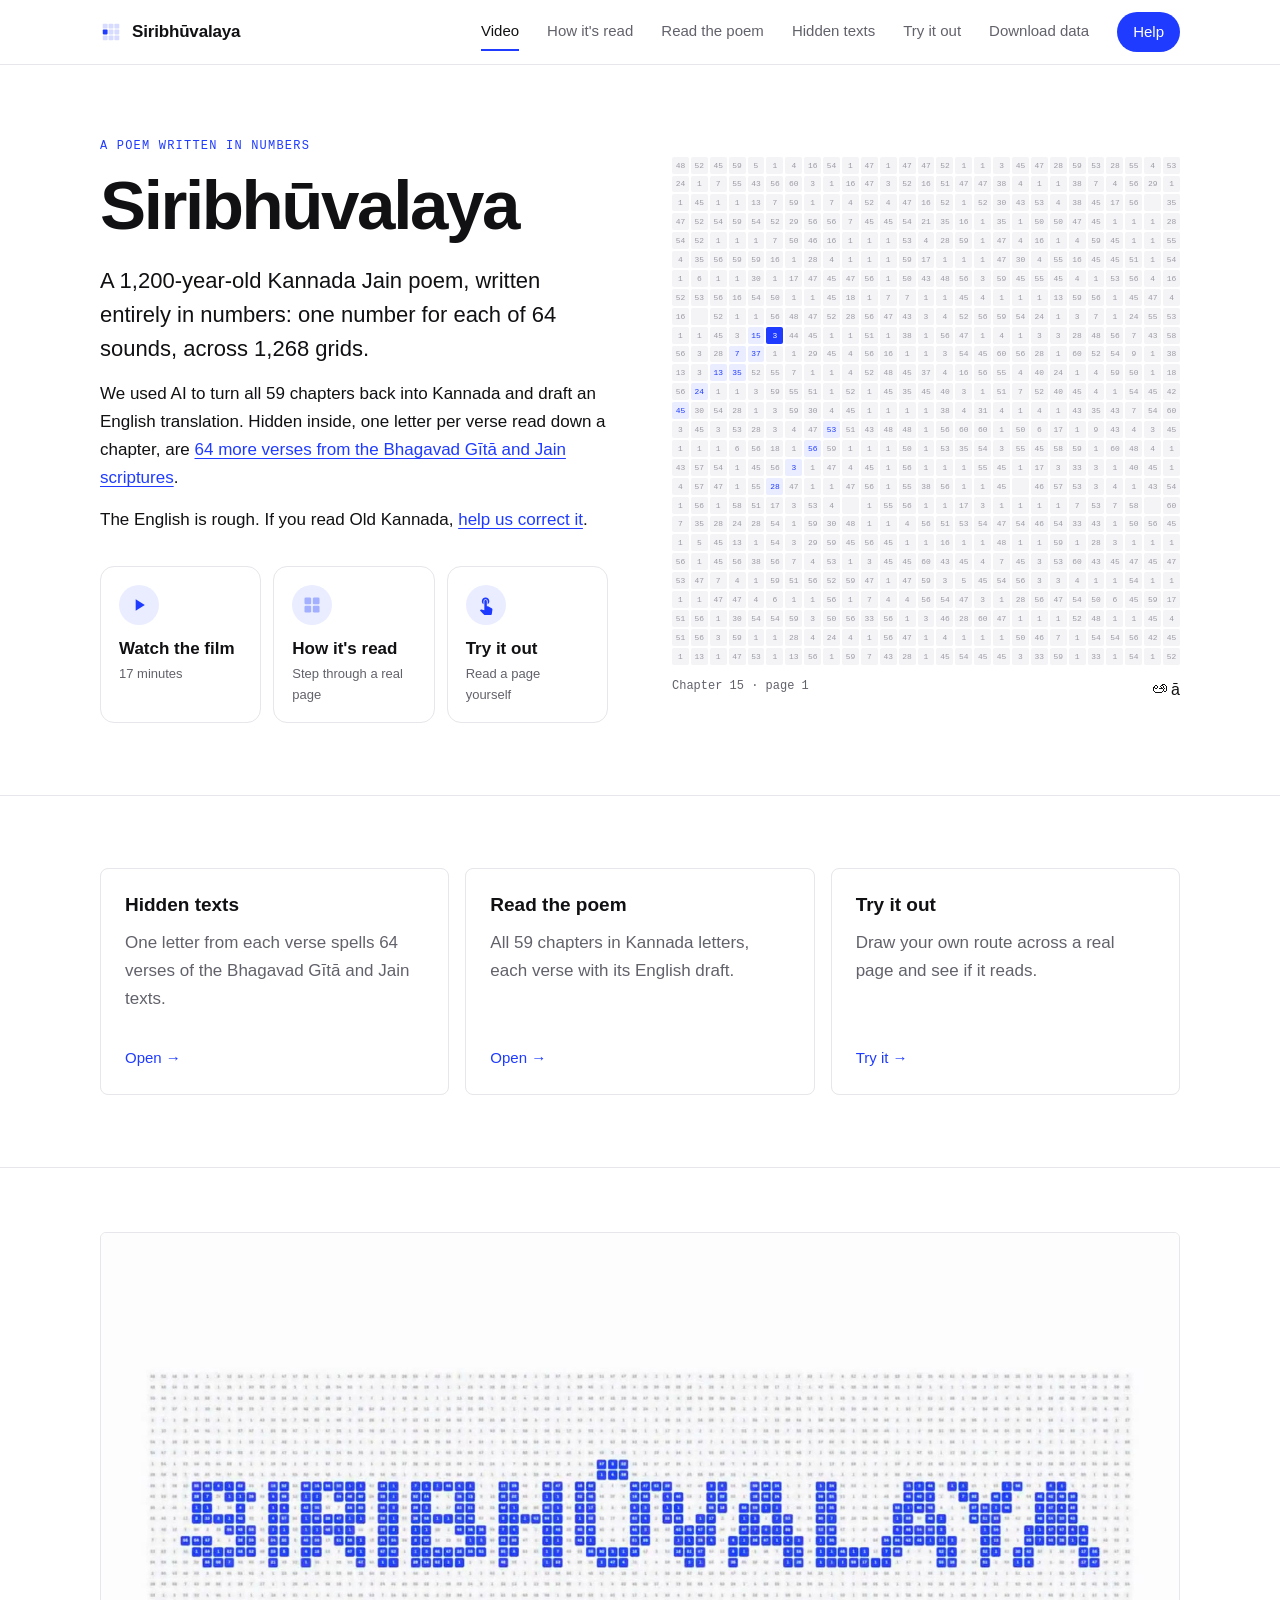
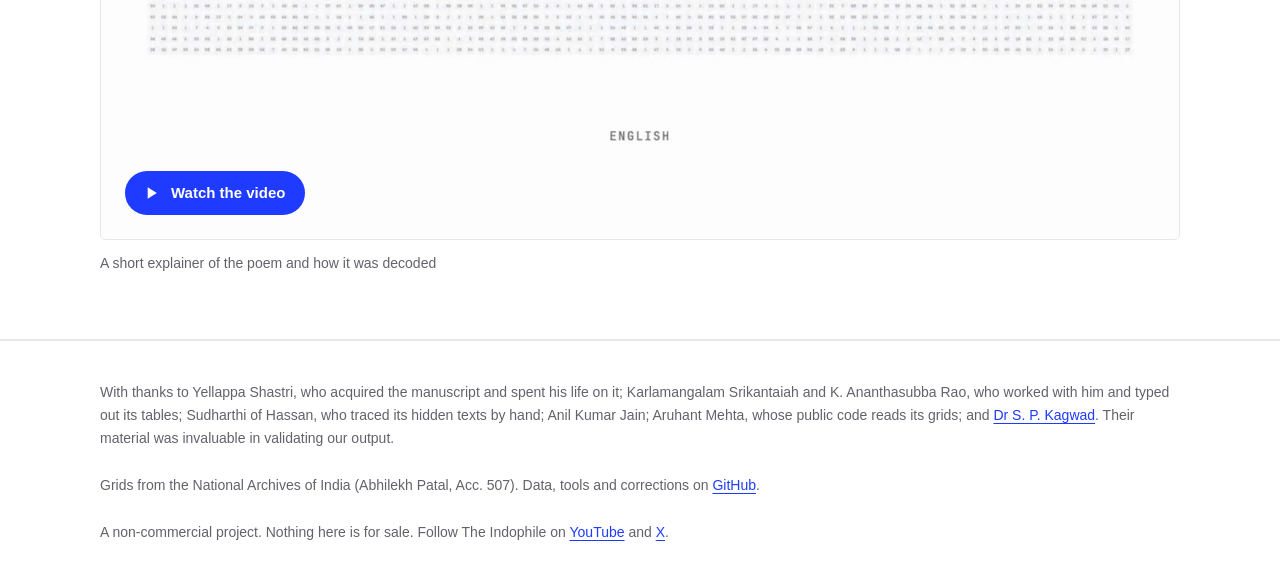
==== site/index.html @ 8b3a2182 "Home: play icon pulses with ring; Try it out uses an animated tapping finger Co-Authored-By: Claude " ====
<!doctype html>
<html lang="en">
<head>
<meta charset="utf-8"><meta http-equiv="Content-Security-Policy" content="default-src 'self'; script-src 'self' 'unsafe-inline' https://gc.zgo.at; style-src 'self' 'unsafe-inline' https://fonts.googleapis.com; font-src https://fonts.gstatic.com; img-src 'self' data: https://i.ytimg.com https://siribhoovalaya.goatcounter.com; media-src 'self'; frame-src https://www.youtube-nocookie.com; connect-src 'self' https://siribhoovalaya.goatcounter.com; object-src 'none'; base-uri 'self'; form-action 'none'"><meta name="referrer" content="strict-origin-when-cross-origin">
<!-- seo -->
<meta name="description" content="The Siribhūvalaya (Siribhoovalaya) by Ācārya Kumudendu: 20,000+ verses written in numbers 1–64 on 27×27 grids. All 59 chapters decoded into Kannada, hidden Bhagavad Gītā verses, the film, and free data.">
<link rel="canonical" href="https://siribhoovalaya.com/">
<meta property="og:type" content="website"><meta property="og:site_name" content="Siribhūvalaya">
<meta property="og:title" content="Siribhūvalaya (Siribhoovalaya, ಸಿರಿಭೂವಲಯ): the Jain poem written in numbers"><meta property="og:description" content="The Siribhūvalaya (Siribhoovalaya) by Ācārya Kumudendu: 20,000+ verses written in numbers 1–64 on 27×27 grids. All 59 chapters decoded into Kannada, hidden Bhagavad Gītā verses, the film, and free data.">
<meta property="og:url" content="https://siribhoovalaya.com/"><meta property="og:image" content="https://siribhoovalaya.com/poster.jpg">
<meta name="twitter:card" content="summary_large_image"><meta name="twitter:site" content="@the_indophile">
<meta name="twitter:title" content="Siribhūvalaya (Siribhoovalaya, ಸಿರಿಭೂವಲಯ): the Jain poem written in numbers"><meta name="twitter:description" content="The Siribhūvalaya (Siribhoovalaya) by Ācārya Kumudendu: 20,000+ verses written in numbers 1–64 on 27×27 grids. All 59 chapters decoded into Kannada, hidden Bhagavad Gītā verses, the film, and free data."><meta name="twitter:image" content="https://siribhoovalaya.com/poster.jpg">
<script type="application/ld+json">{"@context": "https://schema.org", "@graph": [{"@type": "WebSite", "name": "Siribhūvalaya", "alternateName": ["Siribhoovalaya", "Siribhuvalaya", "Siri Bhoovalaya", "ಸಿರಿಭೂವಲಯ"], "url": "https://siribhoovalaya.com/"}, {"@type": "CreativeWork", "name": "Siribhūvalaya", "alternateName": ["Siribhoovalaya", "Siribhuvalaya", "ಸಿರಿಭೂವಲಯ"], "author": {"@type": "Person", "name": "Ācārya Kumudendu"}, "inLanguage": ["kn", "sa", "pra"], "genre": "Jain poetry", "description": "The Siribhūvalaya (Siribhoovalaya) by Ācārya Kumudendu: 20,000+ verses written in numbers 1–64 on 27×27 grids. All 59 chapters decoded into Kannada, hidden Bhagavad Gītā verses, the film, and free data."}, {"@type": "VideoObject", "name": "Siribhūvalaya: Decoding a 9th-Century Jain Cipher with AI", "description": "The Siribhūvalaya (Siribhoovalaya) by Ācārya Kumudendu: 20,000+ verses written in numbers 1–64 on 27×27 grids. All 59 chapters decoded into Kannada, hidden Bhagavad Gītā verses, the film, and free data.", "thumbnailUrl": "https://siribhoovalaya.com/poster.jpg", "uploadDate": "2026-10-28", "duration": "PT16M58S", "embedUrl": "https://www.youtube.com/embed/5zayw_RwuP8", "contentUrl": "https://youtu.be/5zayw_RwuP8"}, {"@type": "Dataset", "name": "Siribhūvalaya number grids and decoded text", "description": "Every number grid of the Siribhūvalaya (1,268 pages), the decoded Kannada text of all 59 chapters with English drafts, and the hidden texts.", "url": "https://github.com/snrahulsn/siribhoovalaya", "license": "https://creativecommons.org/licenses/by/4.0/", "creator": {"@type": "Organization", "name": "The Indophile"}}]}</script>
<!-- /seo -->
<meta name="viewport" content="width=device-width,initial-scale=1,viewport-fit=cover">
<title>Siribhūvalaya (Siribhoovalaya, ಸಿರಿಭೂವಲಯ): the Jain poem written in numbers</title>
<link rel="icon" href="favicon.svg" type="image/svg+xml"><link rel="icon" href="favicon.ico" sizes="any"><link rel="apple-touch-icon" href="apple-touch-icon.png">
<link rel="stylesheet" href="https://fonts.googleapis.com/css2?family=Archivo:wght@400;500;600;700&family=IBM+Plex+Mono:wght@400;500&family=Noto+Sans+Kannada:wght@400;500;600&display=swap">
<link rel="stylesheet" href="style.css?v=6">
<style>
.hero{border-bottom:1px solid var(--line)}
.hero-in{display:grid;grid-template-columns:minmax(0,1fr) minmax(0,1fr);gap:64px;align-items:center;padding-block:72px}
.hero h1{font-size:clamp(44px,5.4vw,76px)}
.facts{display:grid;grid-template-columns:repeat(4,minmax(0,1fr));gap:16px;margin:40px 0 0;padding-top:24px;border-top:1px solid var(--line)}
.facts dt{font-family:var(--mono);font-size:26px;font-weight:500;line-height:1.1}
.facts dd{margin:4px 0 0;font-size:13px;color:var(--muted)}
.hero-grid{margin:0;display:grid;gap:12px}
.hg{display:grid;grid-template-columns:repeat(27,minmax(0,1fr));gap:2px;aspect-ratio:1}
.hg div{display:flex;align-items:center;justify-content:center;font-family:var(--mono);font-size:clamp(6px,.62vw,9px);background:var(--tile);color:var(--faint);border-radius:2px;transition:background .2s,color .2s}
.hg div.on{background:var(--accent-soft);color:var(--accent)}
.hg div.cur{background:var(--accent);color:var(--on-accent)}
.hero-grid figcaption{display:flex;justify-content:space-between;font-size:12px;color:var(--muted)}
.hero-grid figcaption .kn{font-size:16px;color:var(--fg)}
@media (max-width:960px){.hero-in{grid-template-columns:1fr;gap:40px;padding-block:48px}.facts{grid-template-columns:repeat(2,1fr)}}
.film{padding-block:64px;border-bottom:1px solid var(--line)}
.tl-head{display:flex;justify-content:space-between;align-items:end;margin-bottom:28px}
.strip{list-style:none;margin:0;padding:0 0 12px;display:grid;grid-auto-flow:column;grid-auto-columns:minmax(200px,1fr);gap:0;overflow-x:auto;border-top:2px solid var(--fg)}
.strip li{padding:18px 20px 0 0;font-size:14px;line-height:1.5;color:var(--muted);position:relative}
.strip li::before{content:"";position:absolute;top:-7px;left:0;width:12px;height:12px;border-radius:50%;background:var(--bg);border:2px solid var(--accent)}
.strip .yr{display:block;font-family:var(--mono);font-size:15px;color:var(--accent);margin-bottom:6px}
.strip b{color:var(--fg);font-weight:600}
.start .steps{list-style:none;margin:28px 0 0;padding:0;display:grid;grid-template-columns:repeat(4,minmax(0,1fr));gap:16px}
.steps a{display:flex;flex-direction:column;gap:8px;height:100%;padding:24px;border:1px solid var(--line);border-radius:10px;color:var(--fg);text-decoration:none;transition:border-color .15s,transform .15s}
.steps a:hover{border-color:var(--accent);transform:translateY(-2px)}
.steps .sn{width:36px;height:36px;border-radius:50%;background:var(--accent);color:var(--on-accent);display:flex;align-items:center;justify-content:center;font-family:var(--mono);font-weight:500}
.steps .st{font-size:19px;font-weight:600;margin-top:6px}
.steps .sd{font-size:14px;color:var(--muted);line-height:1.5}
.steps .sa{margin-top:auto;padding-top:10px;color:var(--accent);font-weight:500;font-size:15px}
@media (max-width:900px){.start .steps{grid-template-columns:1fr 1fr}}
@media (max-width:560px){.start .steps{grid-template-columns:1fr}}
.cta3{display:grid;grid-template-columns:repeat(3,minmax(0,1fr));gap:12px;margin-top:32px}
.cta{display:flex;flex-direction:column;align-items:flex-start;gap:14px;padding:18px 18px 16px;min-height:132px;border-radius:14px;background:var(--bg);color:var(--fg);border:1.5px solid var(--line);text-decoration:none;transition:transform .18s ease,box-shadow .18s ease}
.cta b{display:block;font-size:17px;font-weight:600;line-height:1.2}
.cta small{display:block;font-size:13px;color:var(--muted);margin-top:3px}
.cta .ic{flex:none;width:40px;height:40px;border-radius:50%;display:flex;align-items:center;justify-content:center;background:var(--accent-soft)}
.cta .ic svg{width:20px;height:20px;fill:var(--accent);overflow:visible}
.cta:hover{transform:translateY(-3px);border-color:var(--accent);box-shadow:0 12px 26px -14px var(--accent)}
.cta .grid4 rect{animation:ctaCell 2.4s ease-in-out infinite;opacity:.35}
.cta .grid4 rect:nth-child(2){animation-delay:.6s}.cta .grid4 rect:nth-child(3){animation-delay:1.2s}.cta .grid4 rect:nth-child(4){animation-delay:1.8s}
@keyframes ctaCell{0%,100%{opacity:.35}12%,30%{opacity:1}}
.cta .ic{position:relative}
.cta .play path,.cta .tap path{transform-box:fill-box;transform-origin:center}
.cta .play path{animation:ctaPlay 1.8s ease-in-out infinite}
.cta:nth-child(1) .ic::after,.cta:nth-child(3) .ic::after{content:"";position:absolute;inset:0;border-radius:50%;border:2px solid var(--accent);opacity:0;animation:ctaRing 1.8s ease-out infinite}
.cta:nth-child(3) .ic::after{animation-delay:.35s}
.cta .tap path{animation:ctaTap 1.8s ease-in-out infinite}
@keyframes ctaPlay{0%,100%{transform:scale(1)}40%{transform:scale(1.25)}}
@keyframes ctaRing{0%{transform:scale(.8);opacity:.6}80%,100%{transform:scale(1.5);opacity:0}}
@keyframes ctaTap{0%,100%{transform:translateY(0) scale(1)}20%{transform:translateY(-3px) scale(1)}35%{transform:translateY(1px) scale(.92)}50%{transform:translateY(0) scale(1)}}
@media (max-width:640px){.cta3{grid-template-columns:1fr}.cta{flex-direction:row;align-items:center;min-height:0}}
@media (prefers-reduced-motion:reduce){.cta,.cta .play path,.cta .tap path,.cta .ic::after,.cta .grid4 rect{animation:none;transition:none}.cta .grid4 rect{opacity:1}.cta:hover{transform:none}}
</style>
</head>
<body>
<main>
  <section class="hero"><div class="frame hero-in">
    <div class="hero-text">
      <p class="eyebrow">A poem written in numbers</p>
      <h1>Siribhūvalaya</h1>
      <p class="lede">A 1,200-year-old Kannada Jain poem, written entirely in numbers: one number for each of 64 sounds, across 1,268 grids.</p>
      <p>We used AI to turn all 59 chapters back into Kannada and draft an English translation. Hidden inside, one letter per verse read down a chapter, are <a href="texts.html">64 more verses from the Bhagavad Gītā and Jain scriptures</a>.</p>
      <p>The English is rough. If you read Old Kannada, <a href="help.html">help us correct it</a>.</p>
      <div class="cta3">
        <a class="cta" href="#film"><span class="ic" aria-hidden="true"><svg viewBox="0 0 24 24" class="play"><path d="M8 5v14l11-7z"/></svg></span><span><b>Watch the film</b><small>17 minutes</small></span></a>
        <a class="cta" href="read.html"><span class="ic" aria-hidden="true"><svg viewBox="0 0 24 24" class="grid4"><rect x="3" y="3" width="8" height="8" rx="1.5"/><rect x="13" y="3" width="8" height="8" rx="1.5"/><rect x="13" y="13" width="8" height="8" rx="1.5"/><rect x="3" y="13" width="8" height="8" rx="1.5"/></svg></span><span><b>How it's read</b><small>Step through a real page</small></span></a>
        <a class="cta" href="play.html"><span class="ic" aria-hidden="true"><svg viewBox="0 0 24 24" class="tap"><path d="M9 11.24V7.5C9 6.12 10.12 5 11.5 5S14 6.12 14 7.5v3.74c1.21-.81 2-2.18 2-3.74C16 5.01 13.99 3 11.5 3S7 5.01 7 7.5c0 1.56.79 2.93 2 3.74zm9.84 4.63l-4.54-2.26c-.17-.07-.35-.11-.54-.11H13v-6c0-.83-.67-1.5-1.5-1.5S10 6.67 10 7.5v10.74l-3.43-.72c-.08-.01-.15-.03-.24-.03-.31 0-.59.13-.79.33l-.79.8 4.94 4.94c.27.27.65.44 1.06.44h6.79c.75 0 1.33-.55 1.44-1.28l.75-5.27c.01-.07.02-.14.02-.2 0-.62-.38-1.16-.91-1.38z"/></svg></span><span><b>Try it out</b><small>Read a page yourself</small></span></a>
      </div>
    </div>
    <figure class="hero-grid" aria-label="Chapter 15, page 1, being read along its path">
      <div class="hg" id="hg"></div>
      <figcaption class="mono"><span>Chapter 15 · page 1</span><span id="hgsnd" class="kn"></span></figcaption>
    </figure>
  </div></section>

  <section class="block"><div class="frame">
    <div class="cards">
      <a class="card" href="texts.html"><h3>Hidden texts</h3><p class="muted">One letter from each verse spells 64 verses of the Bhagavad Gītā and Jain texts.</p><span class="go">Open →</span></a>
      <a class="card" href="chapters.html"><h3>Read the poem</h3><p class="muted">All 59 chapters in Kannada letters, each verse with its English draft.</p><span class="go">Open →</span></a>
      <a class="card" href="play.html"><h3>Try it out</h3><p class="muted">Draw your own route across a real page and see if it reads.</p><span class="go">Try it →</span></a>
    </div>
  </div></section>

  <section class="film" id="film"><div class="frame">
    <figure class="player" id="player">
      <button type="button" class="facade" id="facade" aria-label="Play the video">
        <img src="poster.jpg?v=2" alt="" width="1920" height="1080">
        <span class="play"><svg viewBox="0 0 24 24" width="20" height="20" aria-hidden="true"><path d="M8 5v14l11-7z" fill="currentColor"/></svg>Watch the video</span>
      </button>
      <figcaption><span>A short explainer of the poem and how it was decoded</span></figcaption>
    </figure>
  </div></section>

  
</main>
<script src="layout.js?v=8"></script>
<script>
document.getElementById('facade').addEventListener('click', function () {
  const id = (window.SITE_LINKS || {}).youtube;
  let el;
  if (id) {
    el = document.createElement('iframe');
    el.src = 'https://www.youtube-nocookie.com/embed/' + encodeURIComponent(id) + '?autoplay=1&rel=0&modestbranding=1&playsinline=1';
    el.title = 'Siribhūvalaya video'; el.allow = 'autoplay; encrypted-media; picture-in-picture; fullscreen'; el.allowFullscreen = true;
  } else {
    el = document.createElement('video'); el.src = 'opening.mp4'; el.controls = true; el.autoplay = true; el.playsInline = true;
  }
  this.replaceWith(el);
});
</script>
<script>
fetch('data/ch15_page1.json').then(r=>r.json()).then(D=>{
  const g=document.getElementById('hg'), els=D.cells.map(v=>{const d=document.createElement('div');d.textContent=v||'';g.appendChild(d);return d;});
  const snd=document.getElementById('hgsnd');
  if(matchMedia('(prefers-reduced-motion: reduce)').matches) return;
  let i=0; setInterval(()=>{ if(i>=D.path.length){els.forEach(e=>e.classList.remove('on','cur'));i=0;return;}
    if(i>0){const [pr,pc]=D.path[i-1]; els[pr*27+pc].classList.replace('cur','on');}
    const [r,c]=D.path[i]; const v=D.cells[r*27+c]; els[r*27+c].classList.add('cur'); snd.textContent=(D.sym[v]||['',''])[0]+'  '+(D.sym[v]||['',''])[1]; i++; },140);
});
</script>
</body>
</html>
---- site/style.css ----
/* Siribhūvalaya — one quiet archival system: white page, ink text, one blue; a 12-column frame of 1120px */
:root{
  --bg:#ffffff; --fg:#111114; --muted:#62626b; --faint:#9a9aa3; --line:#e6e6eb; --tile:#f4f4f7;
  --accent:#1f3bff; --accent-soft:#eaedff; --on-accent:#ffffff;
  --sans:"Archivo","Helvetica Neue",Arial,sans-serif; --mono:"IBM Plex Mono",ui-monospace,Menlo,monospace; --kn:"Noto Sans Kannada","Archivo",sans-serif;
  --w:1120px; --gut:max(20px,env(safe-area-inset-left,0px));
}
@media (prefers-color-scheme:dark){:root:not([data-theme="light"]){--bg:#0f0f12;--fg:#ececf0;--muted:#a2a2ac;--faint:#6f6f78;--line:#25252c;--tile:#18181d;--accent:#8396ff;--accent-soft:#1c2148;--on-accent:#0f0f12;color-scheme:dark}}
:root[data-theme="dark"]{--bg:#0f0f12;--fg:#ececf0;--muted:#a2a2ac;--faint:#6f6f78;--line:#25252c;--tile:#18181d;--accent:#8396ff;--accent-soft:#1c2148;--on-accent:#0f0f12;color-scheme:dark}

*{box-sizing:border-box}
html{scroll-behavior:smooth}
body{margin:0;background:var(--bg);color:var(--fg);font-family:var(--sans);font-size:17px;line-height:1.65;-webkit-font-smoothing:antialiased}
a{color:var(--accent);text-underline-offset:3px}
img,video{max-width:100%;display:block}
.frame{max-width:var(--w);margin:0 auto;padding-left:var(--gut);padding-right:max(20px,env(safe-area-inset-right,0px))}

/* header */
.site-head{position:sticky;top:env(safe-area-inset-top,0px);z-index:10;background:var(--bg);border-bottom:1px solid var(--line)}
.site-head .frame{display:flex;align-items:center;justify-content:space-between;gap:24px;height:64px}
.logo{display:flex;align-items:center;gap:10px;color:var(--fg);text-decoration:none;font-weight:700;font-size:17px;letter-spacing:-.01em}
.logo img{width:22px;height:22px}
.site-nav{display:flex;gap:28px;font-size:15px}
.site-nav a{white-space:nowrap;color:var(--muted);text-decoration:none;padding:6px 0;border-bottom:2px solid transparent}
.site-nav a:hover{color:var(--fg)}
.site-nav a[aria-current="page"]{color:var(--fg);border-bottom-color:var(--accent)}
.site-nav{align-items:center}
.site-nav a.nav-cta{color:var(--on-accent);background:var(--accent);border:0;border-radius:999px;padding:8px 16px;font-weight:500}
.site-nav a.nav-cta:hover{color:var(--on-accent);opacity:.9}
@media (max-width:900px){.site-head .frame{height:auto;flex-wrap:wrap;padding-block:12px}.site-nav{gap:18px;font-size:14px;flex-wrap:wrap}}

/* type */
.eyebrow{font-family:var(--mono);font-size:12px;letter-spacing:.1em;text-transform:uppercase;color:var(--accent);margin:0 0 14px}
h1{font-size:clamp(40px,6vw,72px);line-height:1;letter-spacing:-.035em;font-weight:700;margin:0 0 24px}
h2{font-size:clamp(26px,3vw,34px);line-height:1.15;letter-spacing:-.02em;font-weight:600;margin:0 0 16px;text-wrap:balance}
h3{font-size:19px;line-height:1.3;font-weight:600;margin:0 0 6px}
p{margin:0 0 14px}
.lede{font-size:clamp(19px,2vw,22px);line-height:1.55;color:var(--fg)}
.muted{color:var(--muted)}
.small{font-size:14px}
.mono{font-family:var(--mono)}
.kn{font-family:var(--kn)}

/* blocks */
.block{padding-block:72px;border-bottom:1px solid var(--line)}
.block:last-of-type{border-bottom:0}
.page-head{padding-block:64px 40px}
.split{display:grid;grid-template-columns:minmax(0,5fr) minmax(0,7fr);gap:56px;align-items:start}
@media (max-width:900px){.split{grid-template-columns:1fr;gap:28px}}
.cards{display:grid;grid-template-columns:repeat(3,minmax(0,1fr));gap:16px}
@media (max-width:820px){.cards{grid-template-columns:1fr}}
.card{display:flex;flex-direction:column;gap:6px;padding:24px;border:1px solid var(--line);border-radius:8px;color:var(--fg);text-decoration:none;transition:border-color .2s}
a.card:hover{border-color:var(--accent)}
.card .go{margin-top:auto;padding-top:12px;color:var(--accent);font-size:15px}

/* buttons */
.btn{font:inherit;font-size:15px;font-weight:500;display:inline-flex;align-items:center;gap:8px;min-height:44px;padding:0 20px;border-radius:999px;border:1px solid var(--line);background:var(--bg);color:var(--fg);text-decoration:none;cursor:pointer}
.btn:hover{border-color:var(--fg)}
.btn.primary{background:var(--accent);border-color:var(--accent);color:var(--on-accent)}
.btn-row{display:flex;gap:10px;flex-wrap:wrap}
:focus-visible{outline:2px solid var(--accent);outline-offset:3px}

/* film */
.player{margin:0}
.facade{position:relative;display:block;width:100%;aspect-ratio:16/9;padding:0;border:1px solid var(--line);border-radius:6px;overflow:hidden;background:var(--bg);cursor:pointer}
.facade img{width:100%;height:100%;object-fit:cover}
.facade .play{position:absolute;left:24px;bottom:24px;display:inline-flex;align-items:center;gap:10px;background:var(--accent);color:var(--on-accent);font-family:var(--sans);font-size:15px;font-weight:600;padding:12px 20px 12px 16px;border-radius:999px}
.player video,.player iframe{width:100%;aspect-ratio:16/9;border:1px solid var(--line);border-radius:6px;background:var(--bg);display:block}
.player figcaption{display:flex;justify-content:space-between;gap:12px;padding-top:12px;font-size:14px;color:var(--muted)}

/* timeline */
.tl{list-style:none;margin:0;padding:0}
.tl li{display:grid;grid-template-columns:140px minmax(0,1fr);gap:24px;padding:18px 0;border-top:1px solid var(--line)}
.tl li:last-child{border-bottom:1px solid var(--line)}
.tl .yr{font-family:var(--mono);font-size:15px;color:var(--accent)}
@media (max-width:560px){.tl li{grid-template-columns:1fr;gap:2px}}

/* chips */
.chips{display:flex;gap:6px;flex-wrap:wrap}
.chip{font-size:12px;line-height:1;padding:6px 10px;border-radius:999px;background:var(--tile);color:var(--muted);white-space:nowrap}
.chip.blue{background:var(--accent-soft);color:var(--accent)}

/* footer */
.site-foot{border-top:1px solid var(--line);padding-block:40px;font-size:14px;color:var(--muted)}
.site-foot .frame{display:flex;justify-content:space-between;gap:24px;flex-wrap:wrap}

.soon{display:inline-flex;align-items:center;min-height:36px;padding:0 14px;border:1px dashed var(--line);border-radius:999px;font-size:14px;color:var(--muted)}
@media (prefers-reduced-motion:reduce){*{transition:none!important;scroll-behavior:auto!important}}
/* Phones: one compact header row; the nav scrolls sideways instead of wrapping, and the header is not sticky. */
@media (max-width:700px){
  .site-head{position:static}
  .site-head .frame{flex-wrap:nowrap;flex-direction:column;align-items:stretch;gap:6px;padding-block:10px}
  .site-nav{flex-wrap:nowrap;overflow-x:auto;gap:16px;font-size:14px;padding-bottom:4px;scrollbar-width:none;-webkit-overflow-scrolling:touch}
  .site-nav::-webkit-scrollbar{display:none}
  .site-nav a.nav-cta{padding:6px 12px}
}
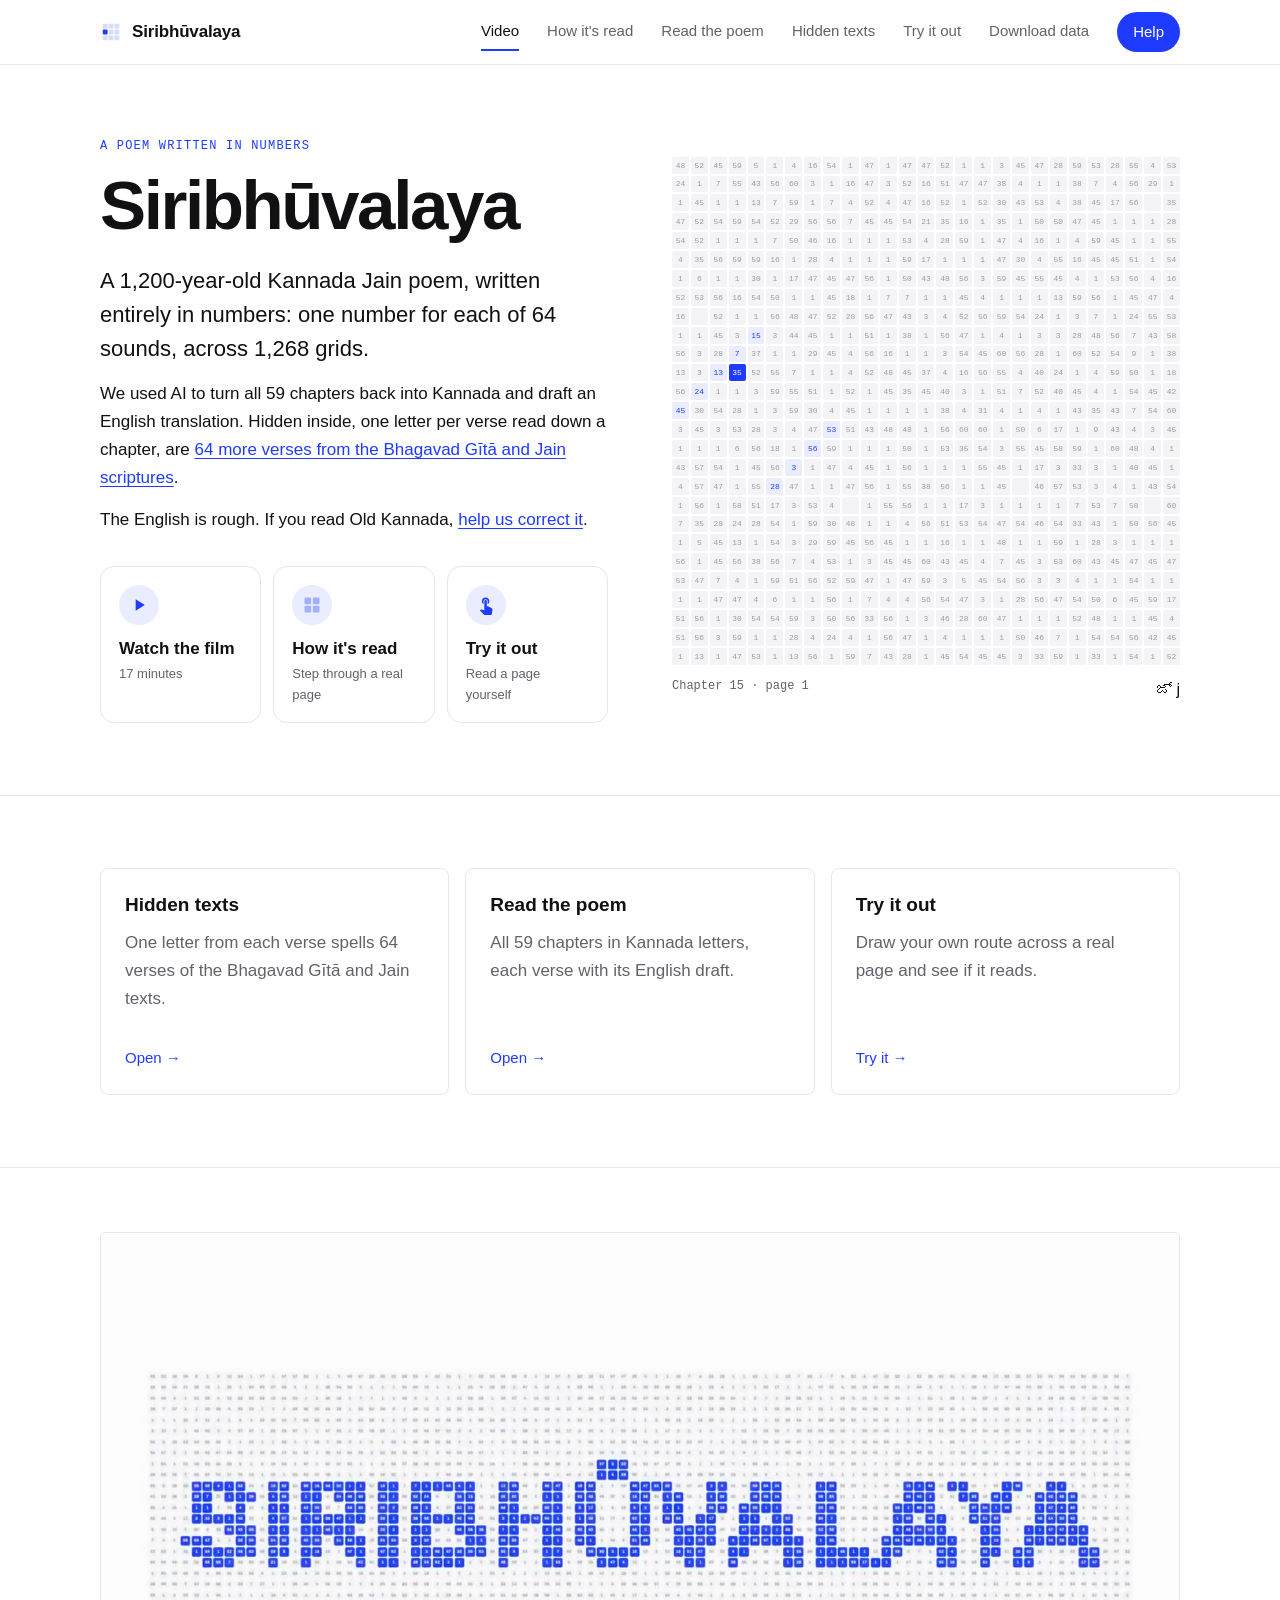
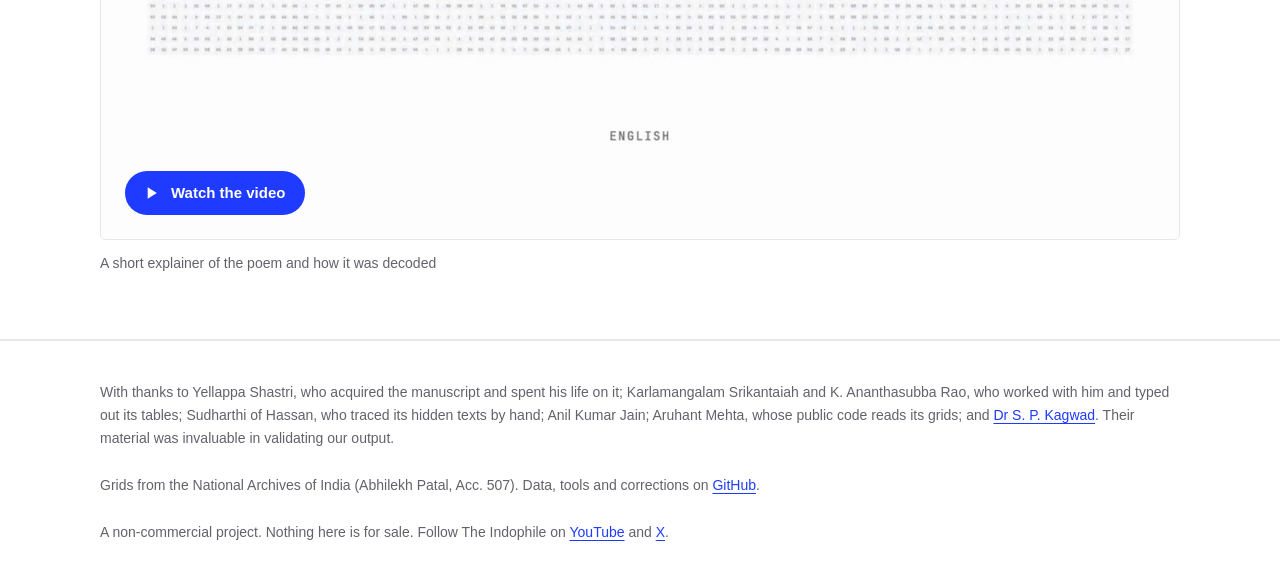
==== commit 6f8712a4: "Home: remove ring pulse around icons Co-Authored-By: Claude Opus 5.5 <noreply@anthropic.com>" ====
--- a/site/index.html
+++ b/site/index.html
@@ -61,11 +61,8 @@
 .cta .ic{position:relative}
 .cta .play path,.cta .tap path{transform-box:fill-box;transform-origin:center}
 .cta .play path{animation:ctaPlay 1.8s ease-in-out infinite}
-.cta:nth-child(1) .ic::after,.cta:nth-child(3) .ic::after{content:"";position:absolute;inset:0;border-radius:50%;border:2px solid var(--accent);opacity:0;animation:ctaRing 1.8s ease-out infinite}
-.cta:nth-child(3) .ic::after{animation-delay:.35s}
 .cta .tap path{animation:ctaTap 1.8s ease-in-out infinite}
 @keyframes ctaPlay{0%,100%{transform:scale(1)}40%{transform:scale(1.25)}}
-@keyframes ctaRing{0%{transform:scale(.8);opacity:.6}80%,100%{transform:scale(1.5);opacity:0}}
 @keyframes ctaTap{0%,100%{transform:translateY(0) scale(1)}20%{transform:translateY(-3px) scale(1)}35%{transform:translateY(1px) scale(.92)}50%{transform:translateY(0) scale(1)}}
 @media (max-width:640px){.cta3{grid-template-columns:1fr}.cta{flex-direction:row;align-items:center;min-height:0}}
 @media (prefers-reduced-motion:reduce){.cta,.cta .play path,.cta .tap path,.cta .ic::after,.cta .grid4 rect{animation:none;transition:none}.cta .grid4 rect{opacity:1}.cta:hover{transform:none}}
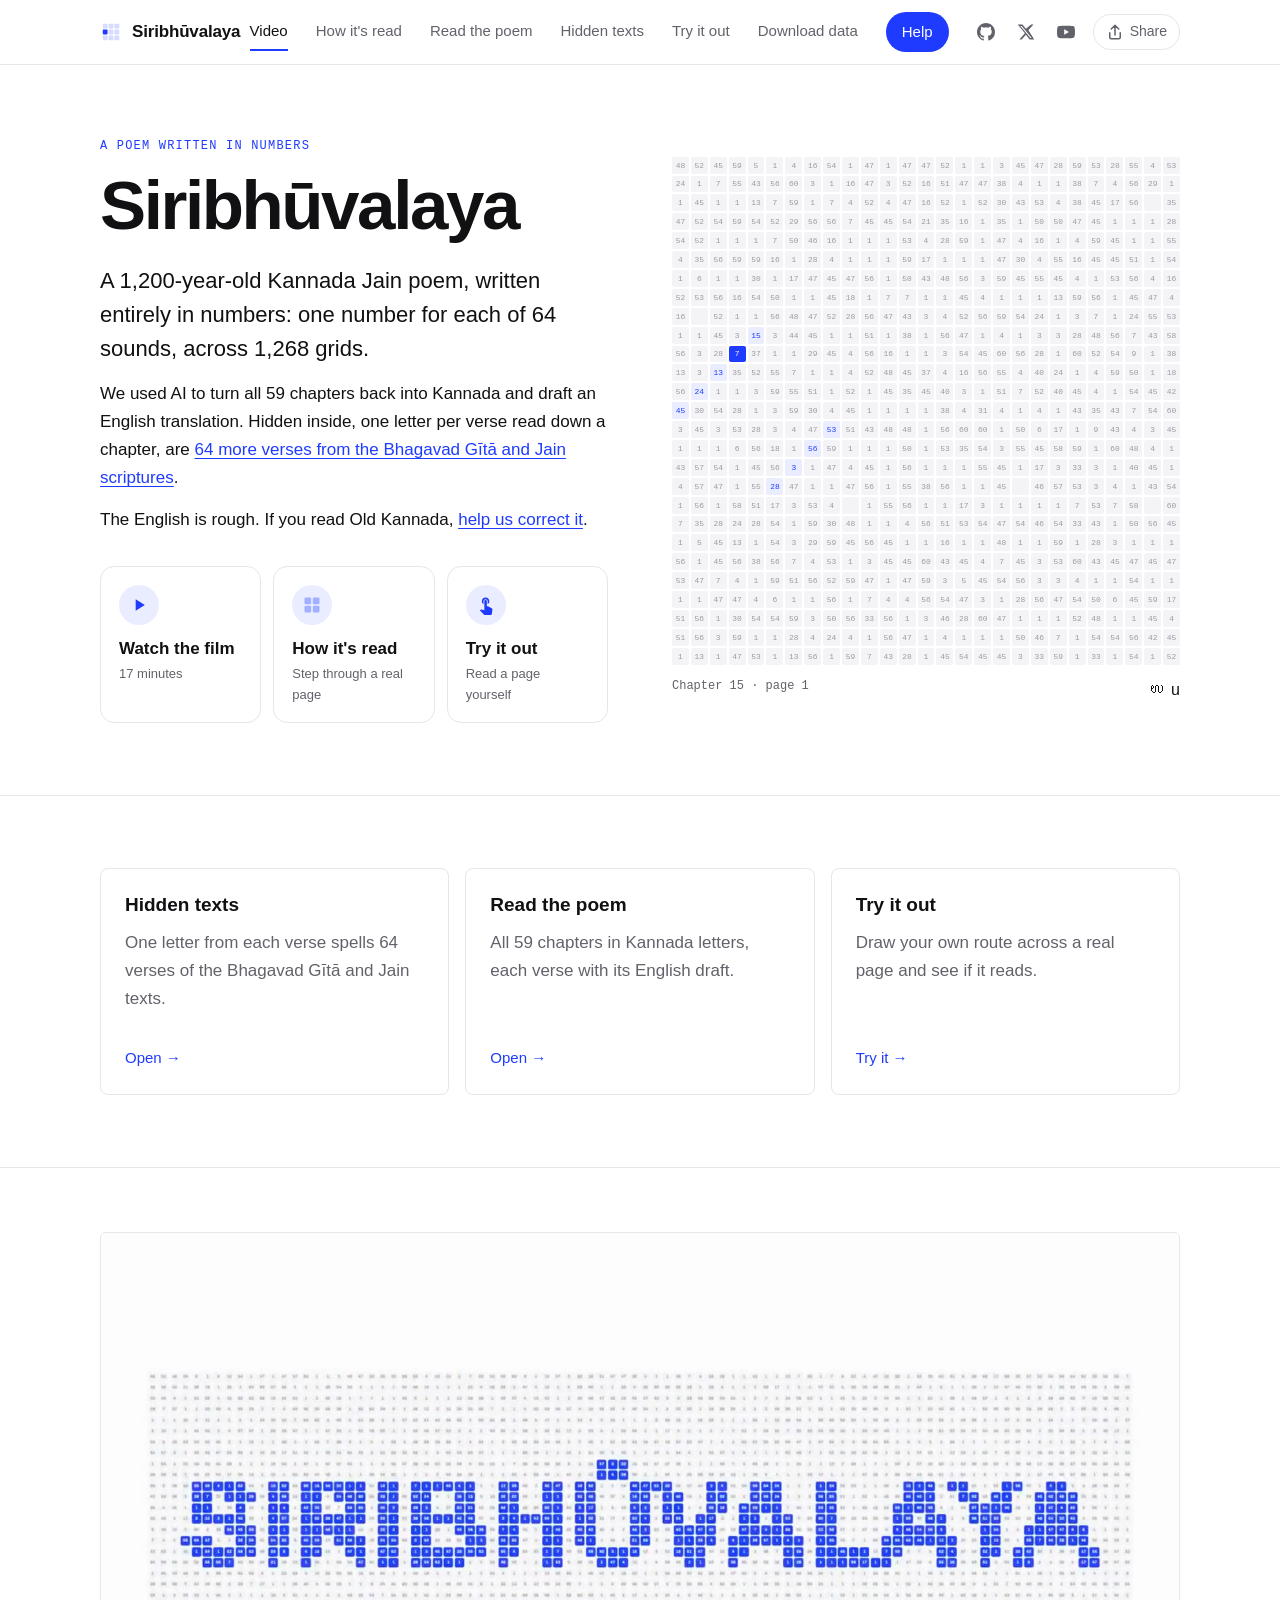
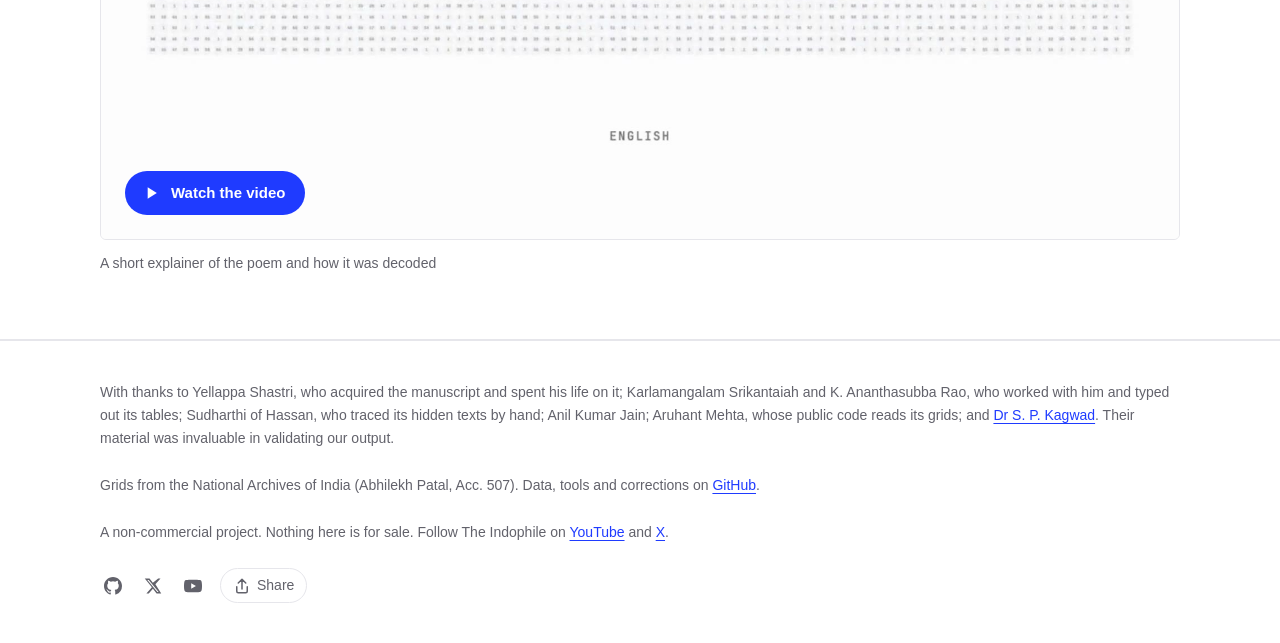
==== commit f9920ae8: "Site: GitHub, X, YouTube icons and a Share button in header and footer Co-Authored-By: Claude Opus 5" ====
--- a/site/index.html
+++ b/site/index.html
@@ -16,7 +16,7 @@
 <title>Siribhūvalaya (Siribhoovalaya, ಸಿರಿಭೂವಲಯ): the Jain poem written in numbers</title>
 <link rel="icon" href="favicon.svg" type="image/svg+xml"><link rel="icon" href="favicon.ico" sizes="any"><link rel="apple-touch-icon" href="apple-touch-icon.png">
 <link rel="stylesheet" href="https://fonts.googleapis.com/css2?family=Archivo:wght@400;500;600;700&family=IBM+Plex+Mono:wght@400;500&family=Noto+Sans+Kannada:wght@400;500;600&display=swap">
-<link rel="stylesheet" href="style.css?v=6">
+<link rel="stylesheet" href="style.css?v=7">
 <style>
 .hero{border-bottom:1px solid var(--line)}
 .hero-in{display:grid;grid-template-columns:minmax(0,1fr) minmax(0,1fr);gap:64px;align-items:center;padding-block:72px}
@@ -109,7 +109,7 @@
 
   
 </main>
-<script src="layout.js?v=8"></script>
+<script src="layout.js?v=9"></script>
 <script>
 document.getElementById('facade').addEventListener('click', function () {
   const id = (window.SITE_LINKS || {}).youtube;
--- a/site/style.css
+++ b/site/style.css
@@ -94,3 +94,17 @@
   .site-nav::-webkit-scrollbar{display:none}
   .site-nav a.nav-cta{padding:6px 12px}
 }
+.social{display:flex;align-items:center;gap:14px;position:relative}
+.social a,.social .share-btn{display:inline-flex;align-items:center;gap:6px;color:var(--muted);text-decoration:none;background:none;border:0;padding:4px;cursor:pointer;font:inherit;font-size:14px}
+.social a:hover,.social .share-btn:hover{color:var(--fg)}
+.social svg{width:18px;height:18px}
+.social .share-btn{border:1px solid var(--line);border-radius:999px;padding:5px 12px}
+.share-menu{position:absolute;right:0;top:calc(100% + 8px);background:var(--bg);border:1px solid var(--line);border-radius:12px;padding:6px;display:flex;flex-direction:column;min-width:150px;z-index:20;box-shadow:0 8px 24px rgba(0,0,0,.12)}
+.share-menu[hidden]{display:none}
+.share-menu a,.share-menu button{padding:8px 10px;border-radius:8px;color:var(--fg)!important;font-size:14px;text-align:left}
+.share-menu a:hover,.share-menu button:hover{background:var(--tile)}
+.site-foot .social{flex-basis:100%}
+@media (max-width:700px){.site-head .social{justify-content:flex-start;gap:16px}}
+@media (max-width:1100px){.site-head .social .share-btn span{display:none}.site-head .social .share-btn{padding:5px 8px}.site-nav{gap:18px}.social{gap:10px}}
+.share-menu button{border:0;background:none;cursor:pointer;font:inherit}
+@media (max-width:700px){.site-head .share-menu{right:auto;left:110px}}
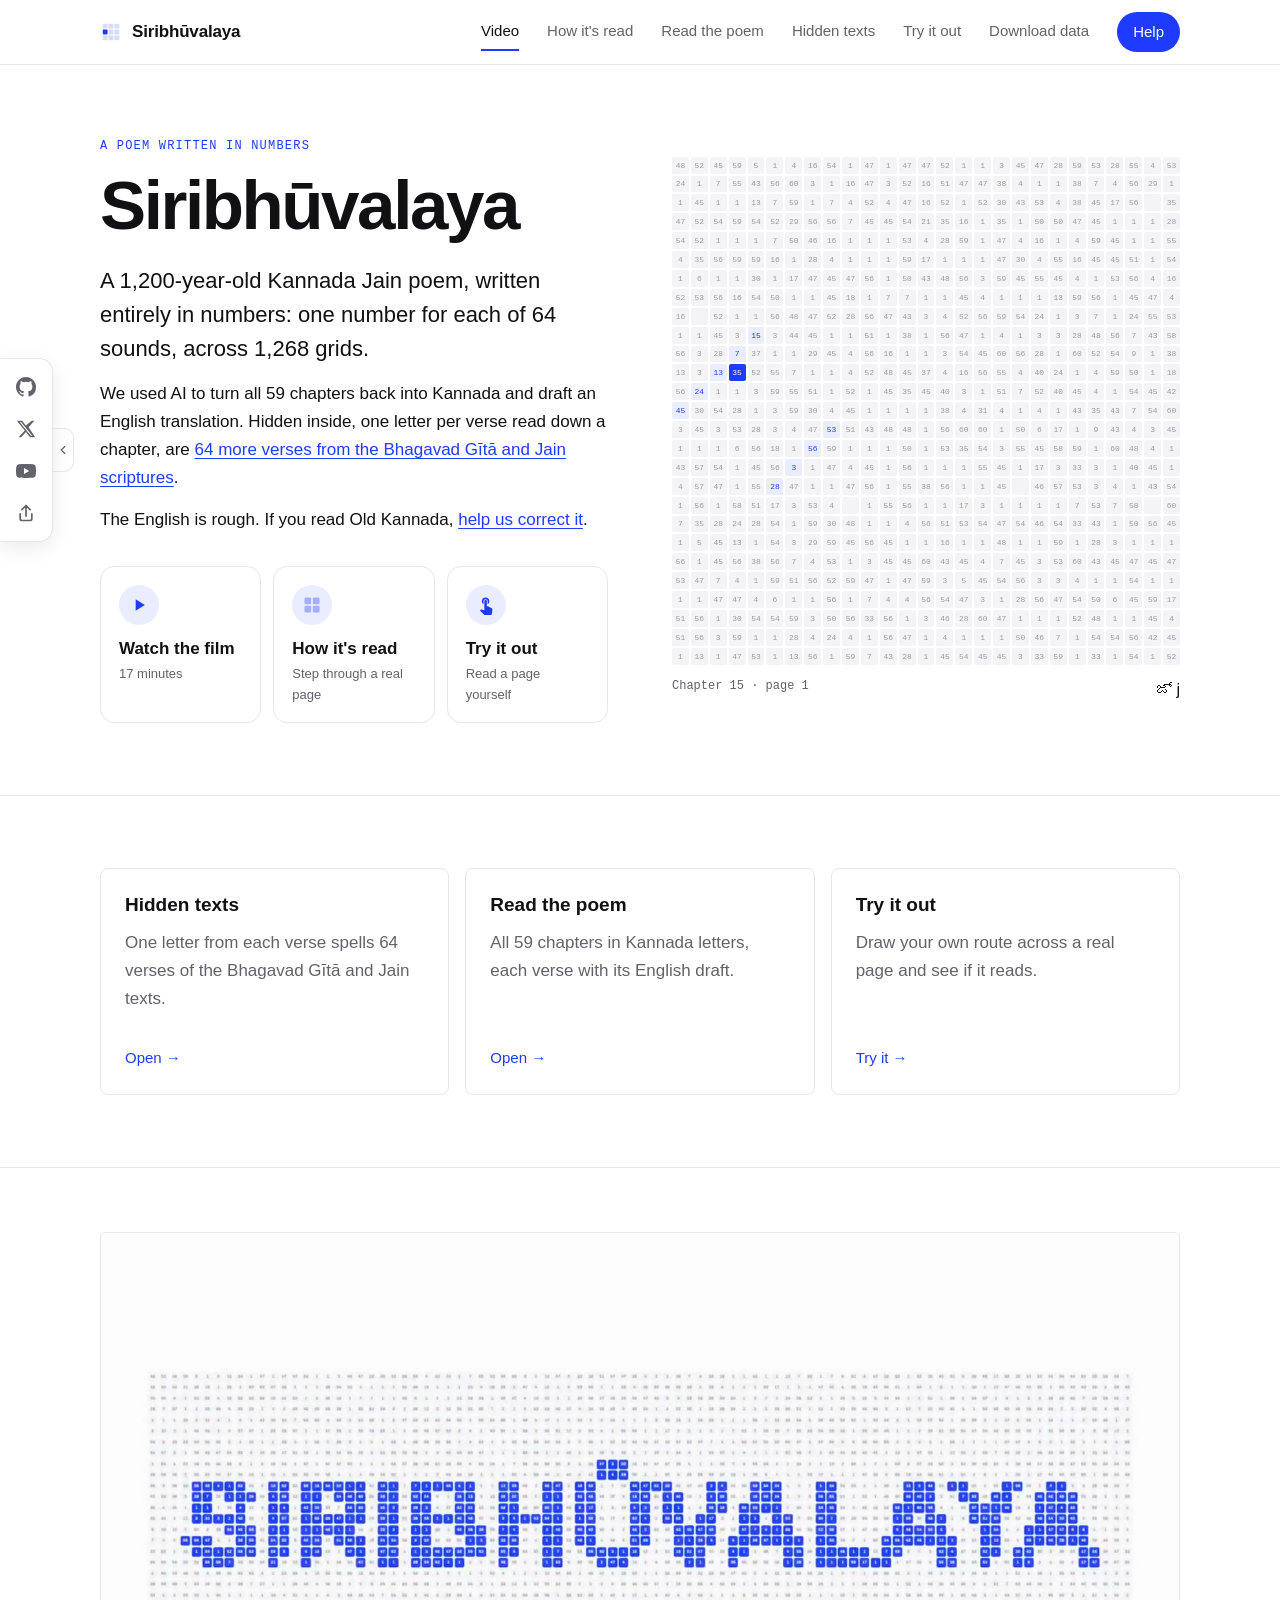
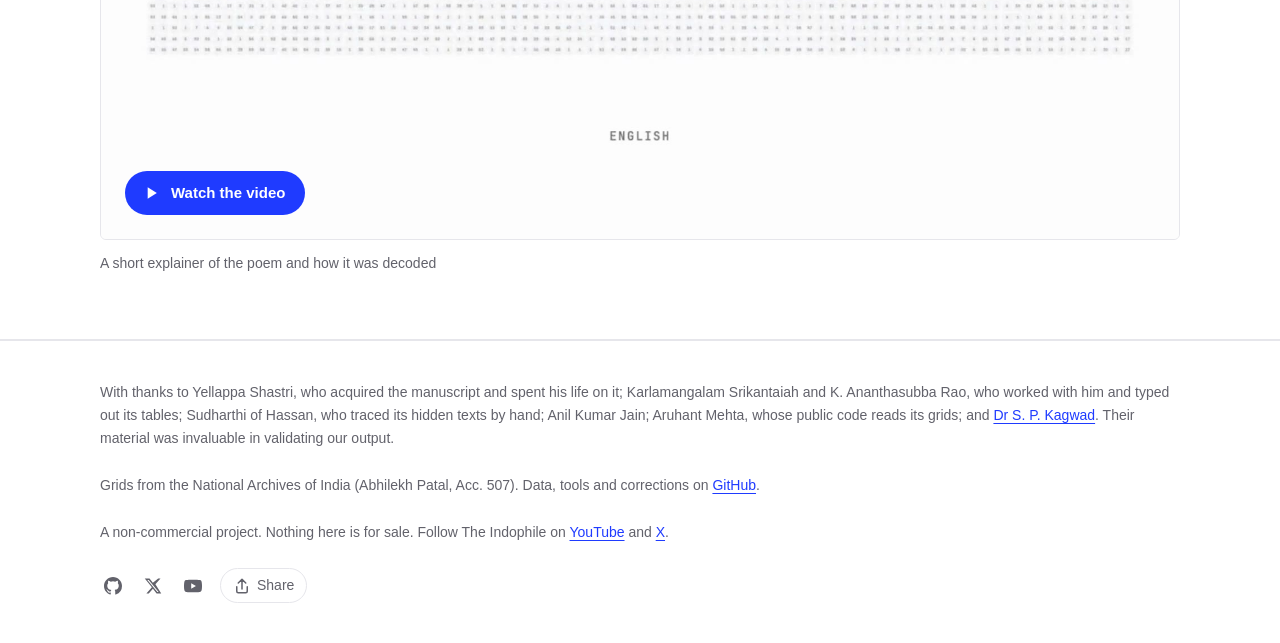
==== commit e731cfc3: "Site: move share and follow links from the header to a sliding side rail Co-Authored-By: Claude Opus" ====
--- a/site/index.html
+++ b/site/index.html
@@ -16,7 +16,7 @@
 <title>Siribhūvalaya (Siribhoovalaya, ಸಿರಿಭೂವಲಯ): the Jain poem written in numbers</title>
 <link rel="icon" href="favicon.svg" type="image/svg+xml"><link rel="icon" href="favicon.ico" sizes="any"><link rel="apple-touch-icon" href="apple-touch-icon.png">
 <link rel="stylesheet" href="https://fonts.googleapis.com/css2?family=Archivo:wght@400;500;600;700&family=IBM+Plex+Mono:wght@400;500&family=Noto+Sans+Kannada:wght@400;500;600&display=swap">
-<link rel="stylesheet" href="style.css?v=7">
+<link rel="stylesheet" href="style.css?v=8">
 <style>
 .hero{border-bottom:1px solid var(--line)}
 .hero-in{display:grid;grid-template-columns:minmax(0,1fr) minmax(0,1fr);gap:64px;align-items:center;padding-block:72px}
@@ -109,7 +109,7 @@
 
   
 </main>
-<script src="layout.js?v=9"></script>
+<script src="layout.js?v=10"></script>
 <script>
 document.getElementById('facade').addEventListener('click', function () {
   const id = (window.SITE_LINKS || {}).youtube;
--- a/site/style.css
+++ b/site/style.css
@@ -108,3 +108,16 @@
 @media (max-width:1100px){.site-head .social .share-btn span{display:none}.site-head .social .share-btn{padding:5px 8px}.site-nav{gap:18px}.social{gap:10px}}
 .share-menu button{border:0;background:none;cursor:pointer;font:inherit}
 @media (max-width:700px){.site-head .share-menu{right:auto;left:110px}}
+.side-rail{position:fixed;left:0;top:50%;transform:translateY(-50%);z-index:30;display:flex;align-items:center;transition:transform .35s ease}
+.side-rail .social{flex-direction:column;gap:6px;background:var(--bg);border:1px solid var(--line);border-left:0;border-radius:0 14px 14px 0;padding:10px 8px;box-shadow:0 6px 20px rgba(0,0,0,.08)}
+.side-rail .social a,.side-rail .share-btn{padding:8px;border:0;border-radius:10px}
+.side-rail .social a:hover,.side-rail .share-btn:hover{background:var(--tile)}
+.side-rail .share-btn span{display:none}
+.side-rail .social svg{width:20px;height:20px}
+.side-rail .share-menu{left:calc(100% + 8px);right:auto;top:auto;bottom:0}
+.rail-tab{width:22px;height:44px;margin-left:-1px;background:var(--bg);border:1px solid var(--line);border-left:0;border-radius:0 10px 10px 0;color:var(--muted);cursor:pointer;display:flex;align-items:center;justify-content:center;padding:0}
+.rail-tab svg{width:14px;height:14px;transition:transform .35s ease}
+.side-rail.hidden{transform:translate(calc(-100% + 22px),-50%)}
+.side-rail.hidden .rail-tab svg{transform:rotate(180deg)}
+@media (max-width:700px){.side-rail{top:auto;bottom:90px;transform:none}.side-rail.hidden{transform:translateX(calc(-100% + 22px))}}
+@media (prefers-reduced-motion:reduce){.side-rail,.rail-tab svg{transition:none}}
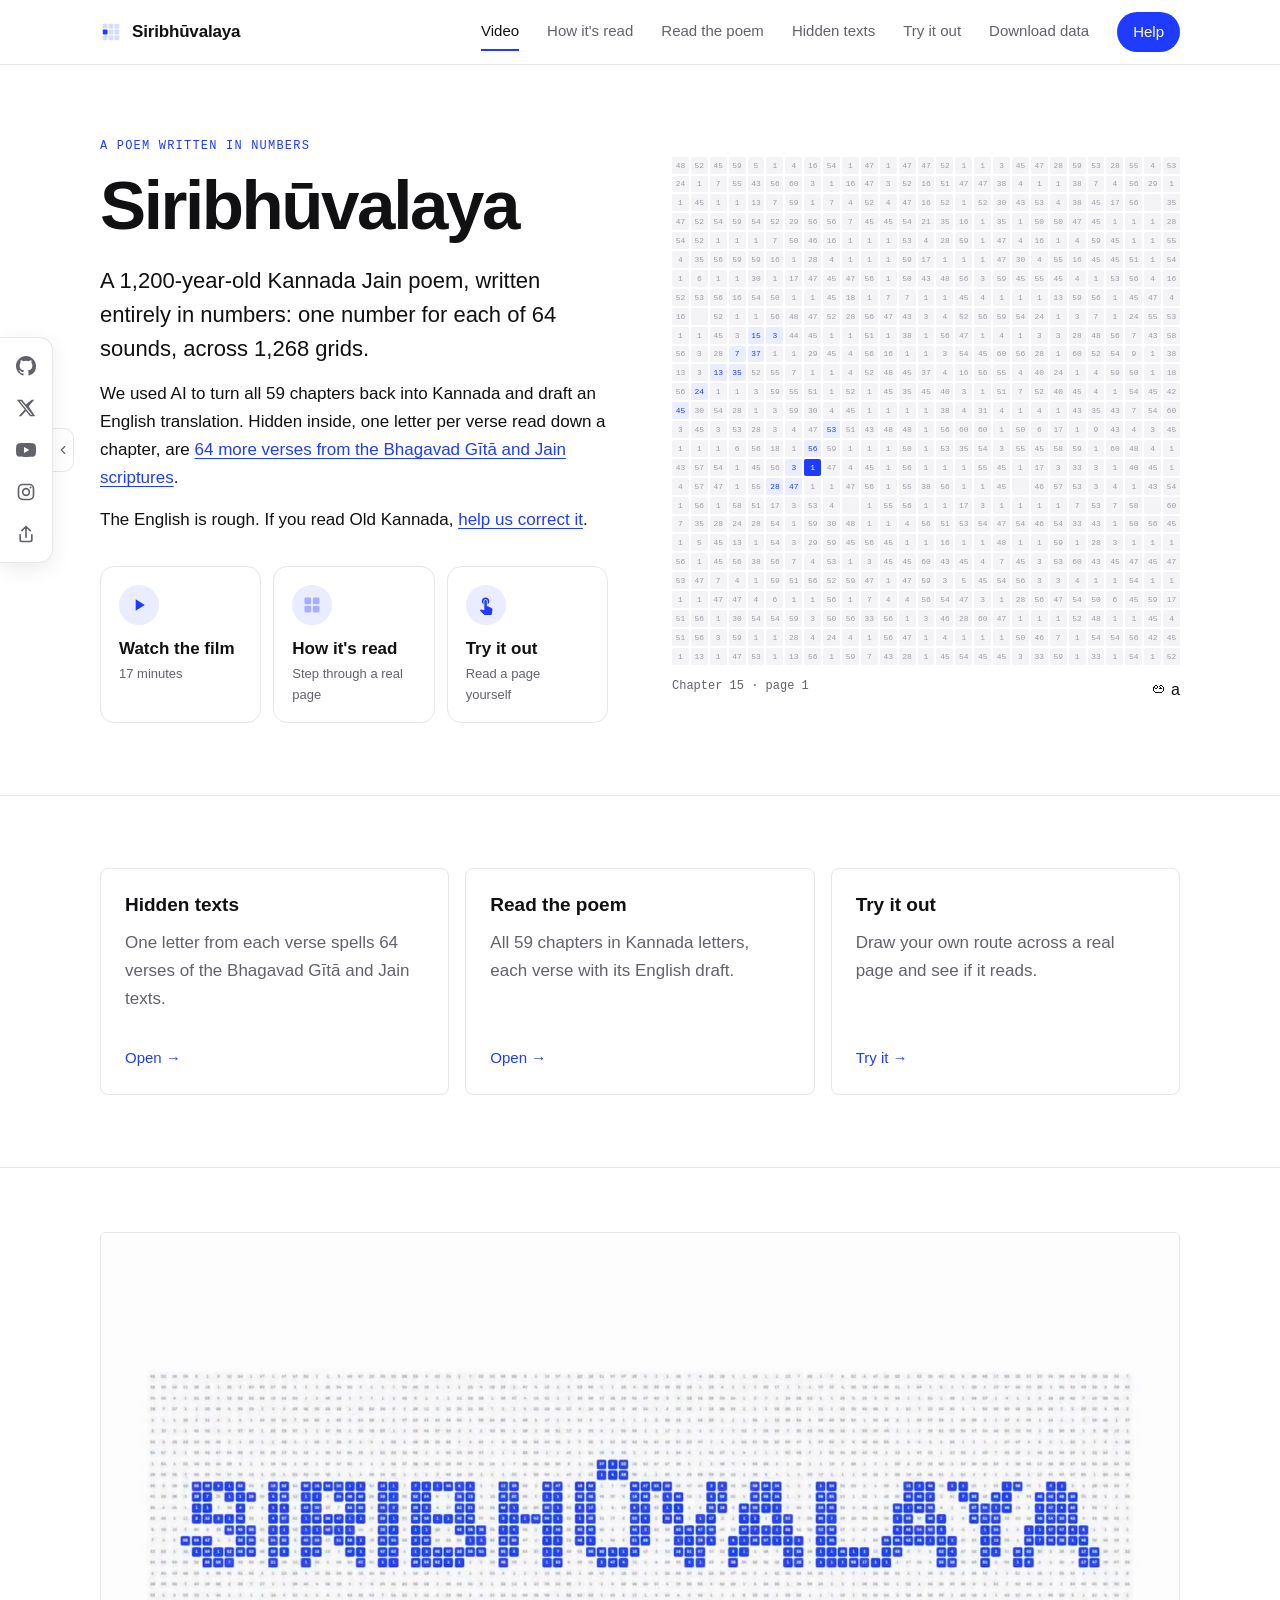
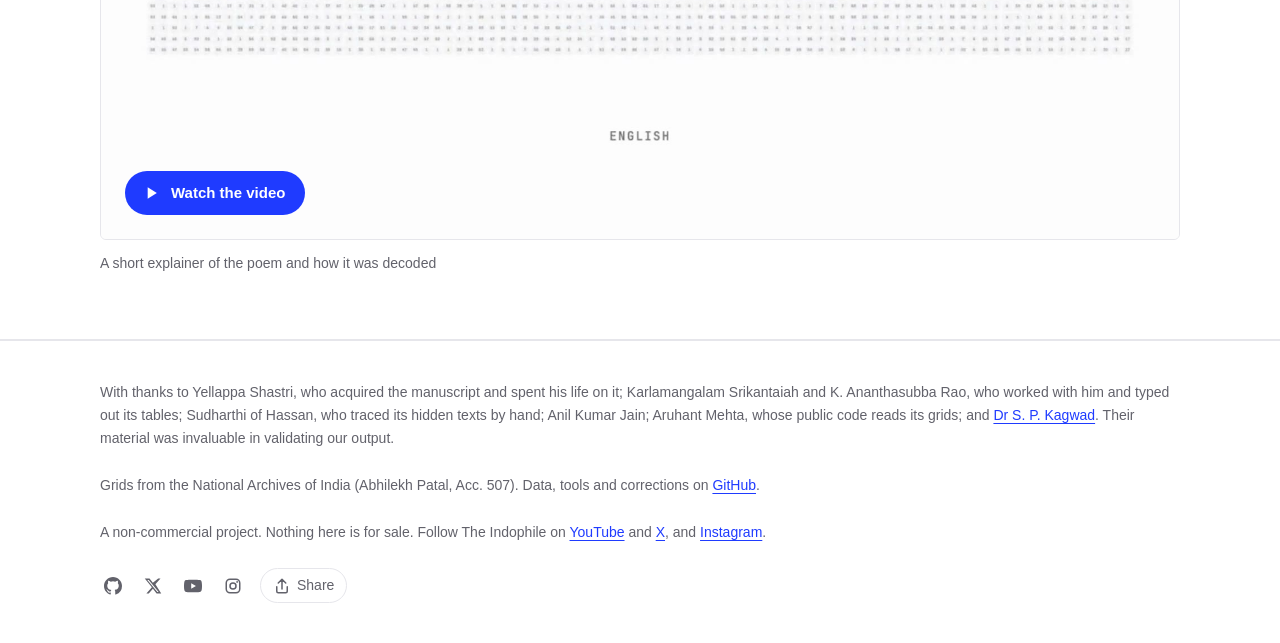
==== commit 1092f369: "Site: add Instagram link to the side rail and footer Co-Authored-By: Claude Sonnet 5.5 <noreply@anth" ====
--- a/site/index.html
+++ b/site/index.html
@@ -109,7 +109,7 @@
 
   
 </main>
-<script src="layout.js?v=10"></script>
+<script src="layout.js?v=11"></script>
 <script>
 document.getElementById('facade').addEventListener('click', function () {
   const id = (window.SITE_LINKS || {}).youtube;
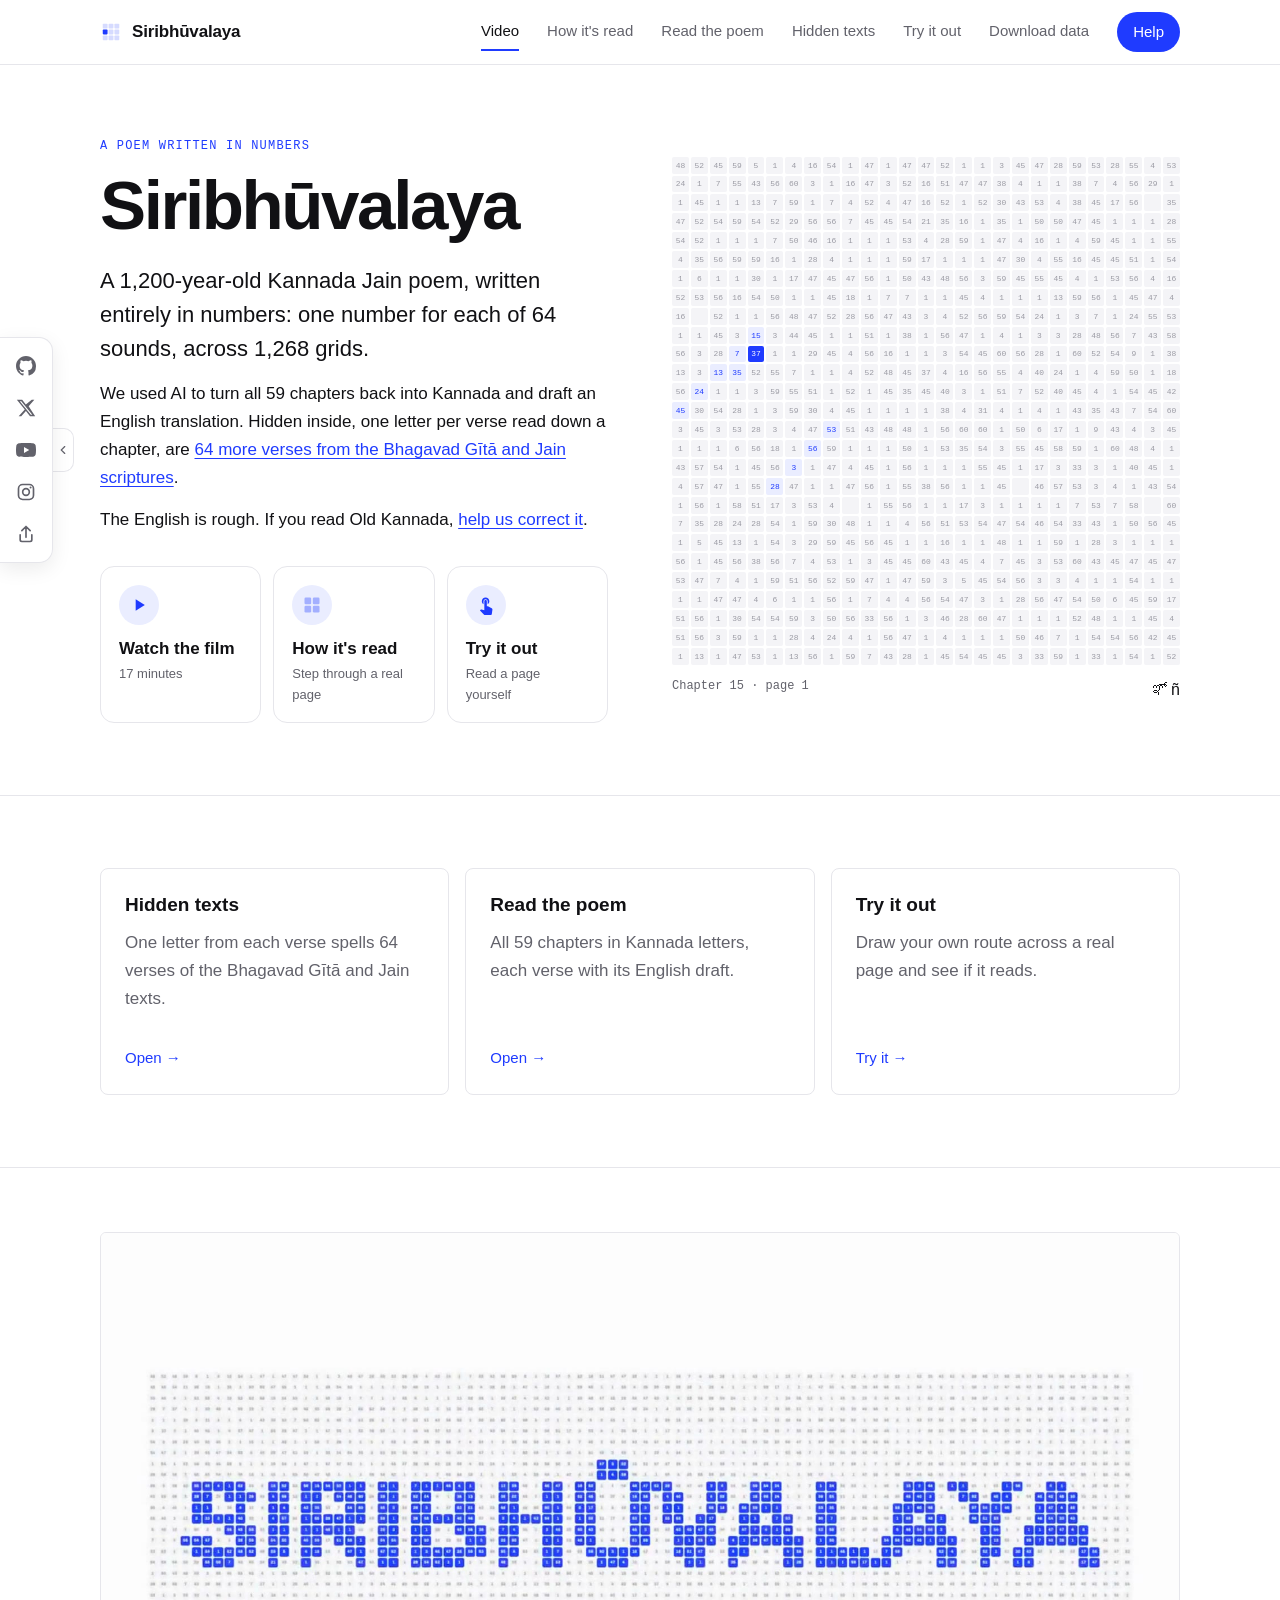
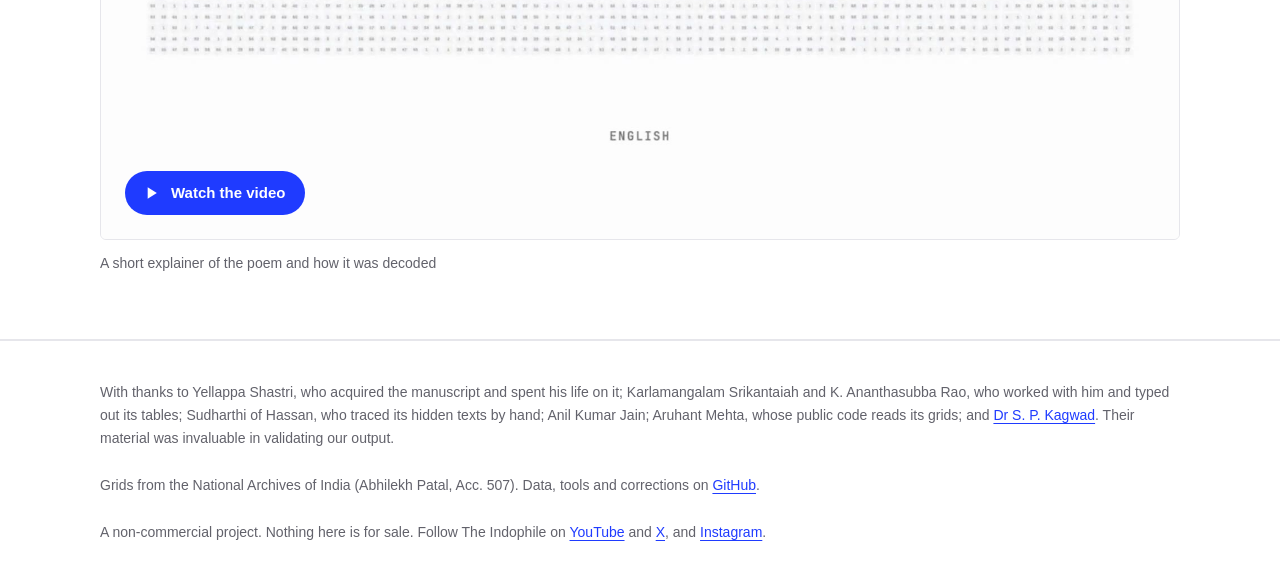
==== commit 3e6338c3: "Site: share and follow links only in the side rail (also centred on phones, folded by default there)" ====
--- a/site/index.html
+++ b/site/index.html
@@ -16,7 +16,7 @@
 <title>Siribhūvalaya (Siribhoovalaya, ಸಿರಿಭೂವಲಯ): the Jain poem written in numbers</title>
 <link rel="icon" href="favicon.svg" type="image/svg+xml"><link rel="icon" href="favicon.ico" sizes="any"><link rel="apple-touch-icon" href="apple-touch-icon.png">
 <link rel="stylesheet" href="https://fonts.googleapis.com/css2?family=Archivo:wght@400;500;600;700&family=IBM+Plex+Mono:wght@400;500&family=Noto+Sans+Kannada:wght@400;500;600&display=swap">
-<link rel="stylesheet" href="style.css?v=8">
+<link rel="stylesheet" href="style.css?v=9">
 <style>
 .hero{border-bottom:1px solid var(--line)}
 .hero-in{display:grid;grid-template-columns:minmax(0,1fr) minmax(0,1fr);gap:64px;align-items:center;padding-block:72px}
@@ -109,7 +109,7 @@
 
   
 </main>
-<script src="layout.js?v=11"></script>
+<script src="layout.js?v=12"></script>
 <script>
 document.getElementById('facade').addEventListener('click', function () {
   const id = (window.SITE_LINKS || {}).youtube;
--- a/site/style.css
+++ b/site/style.css
@@ -119,5 +119,5 @@
 .rail-tab svg{width:14px;height:14px;transition:transform .35s ease}
 .side-rail.hidden{transform:translate(calc(-100% + 22px),-50%)}
 .side-rail.hidden .rail-tab svg{transform:rotate(180deg)}
-@media (max-width:700px){.side-rail{top:auto;bottom:90px;transform:none}.side-rail.hidden{transform:translateX(calc(-100% + 22px))}}
+@media (max-width:700px){.side-rail .social a,.side-rail .share-btn{padding:6px}.side-rail .social svg{width:18px;height:18px}}
 @media (prefers-reduced-motion:reduce){.side-rail,.rail-tab svg{transition:none}}
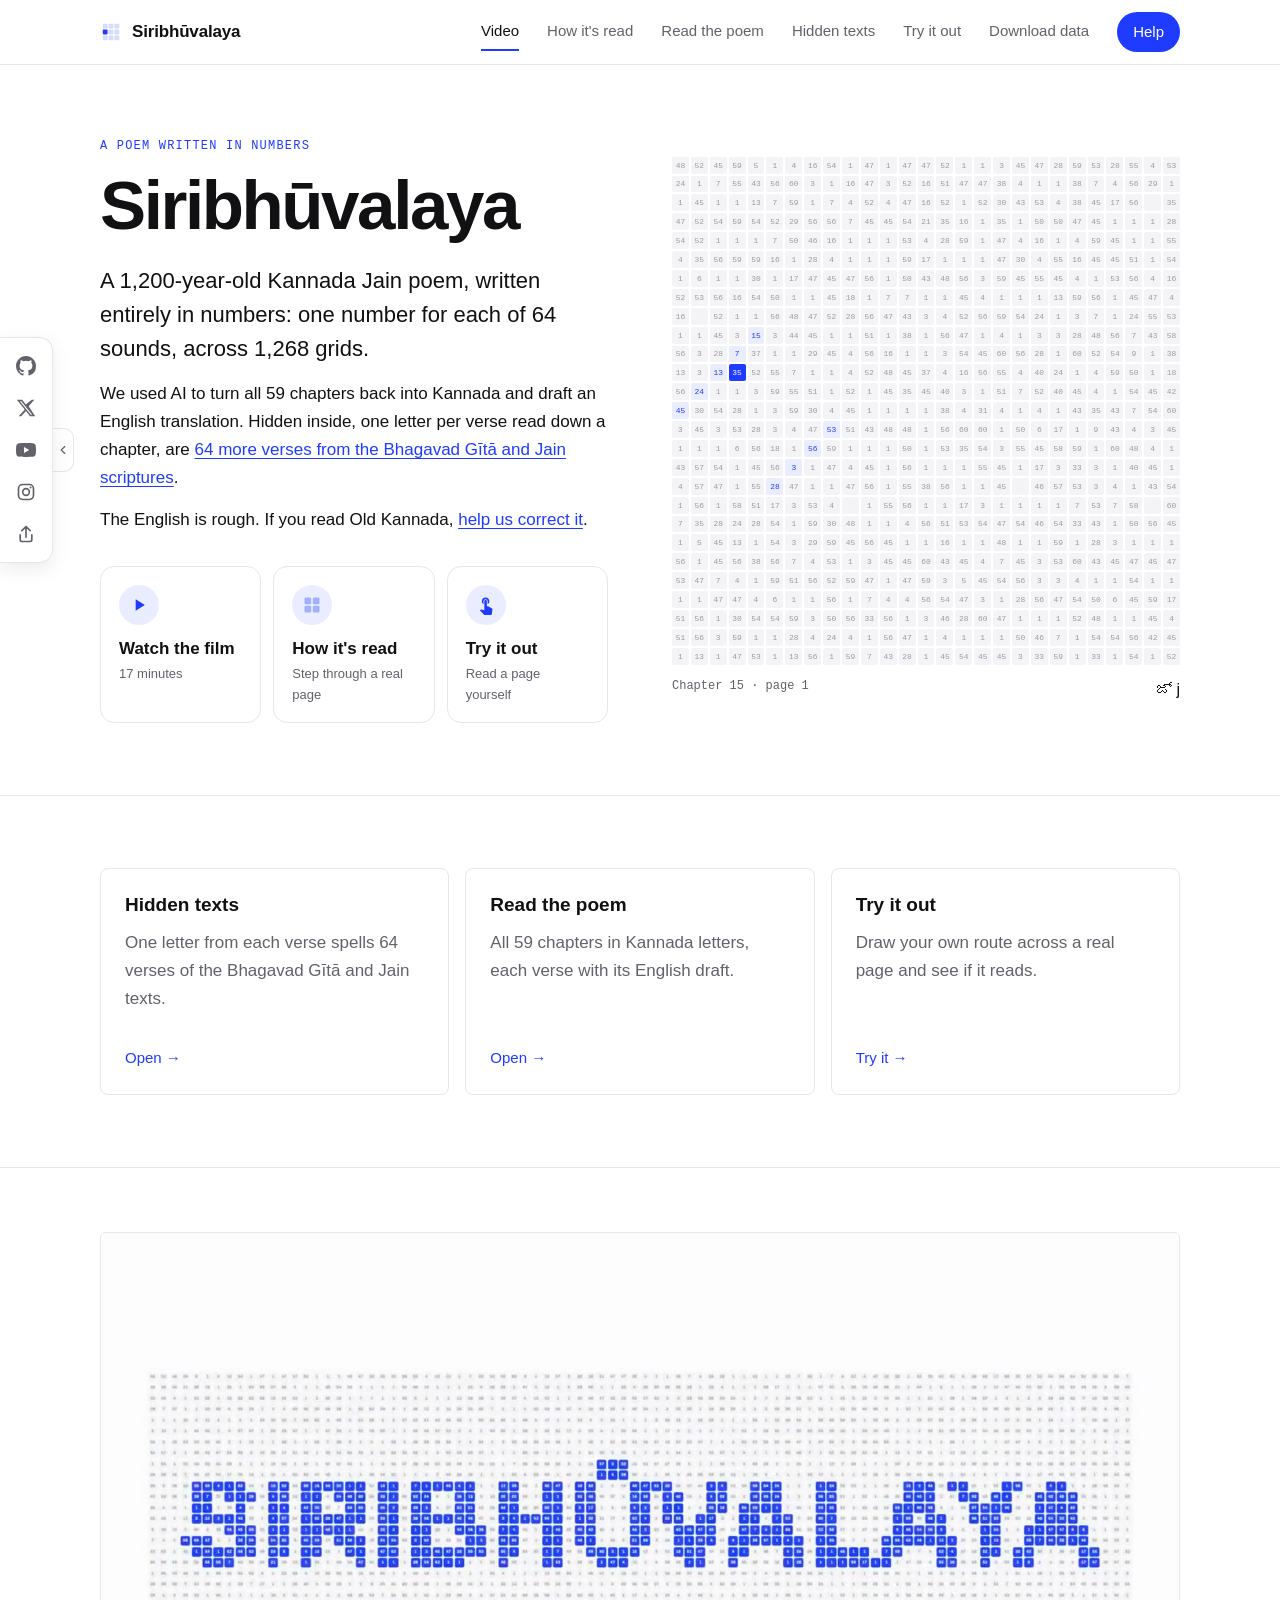
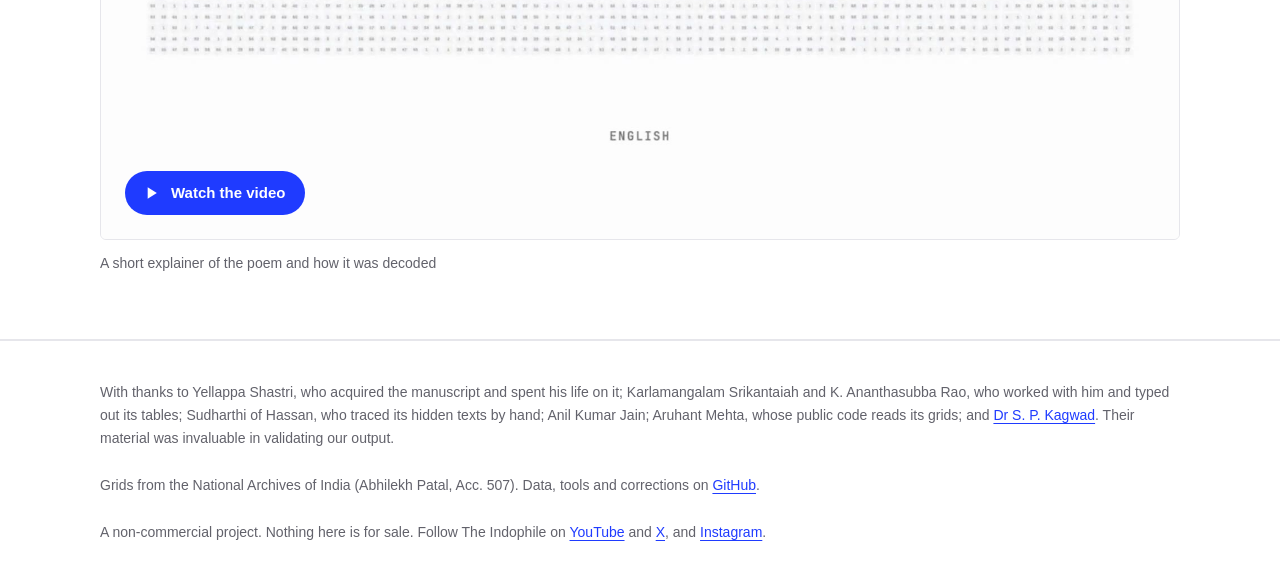
==== commit ae0b866f: "Add timezone to video uploadDate Co-Authored-By: Claude Opus 5.5 <noreply@anthropic.com>" ====
--- a/site/index.html
+++ b/site/index.html
@@ -10,7 +10,7 @@
 <meta property="og:url" content="https://siribhoovalaya.com/"><meta property="og:image" content="https://siribhoovalaya.com/poster.jpg">
 <meta name="twitter:card" content="summary_large_image"><meta name="twitter:site" content="@the_indophile">
 <meta name="twitter:title" content="Siribhūvalaya (Siribhoovalaya, ಸಿರಿಭೂವಲಯ): the Jain poem written in numbers"><meta name="twitter:description" content="The Siribhūvalaya (Siribhoovalaya) by Ācārya Kumudendu: 20,000+ verses written in numbers 1–64 on 27×27 grids. All 59 chapters decoded into Kannada, hidden Bhagavad Gītā verses, the film, and free data."><meta name="twitter:image" content="https://siribhoovalaya.com/poster.jpg">
-<script type="application/ld+json">{"@context": "https://schema.org", "@graph": [{"@type": "WebSite", "name": "Siribhūvalaya", "alternateName": ["Siribhoovalaya", "Siribhuvalaya", "Siri Bhoovalaya", "ಸಿರಿಭೂವಲಯ"], "url": "https://siribhoovalaya.com/"}, {"@type": "CreativeWork", "name": "Siribhūvalaya", "alternateName": ["Siribhoovalaya", "Siribhuvalaya", "ಸಿರಿಭೂವಲಯ"], "author": {"@type": "Person", "name": "Ācārya Kumudendu"}, "inLanguage": ["kn", "sa", "pra"], "genre": "Jain poetry", "description": "The Siribhūvalaya (Siribhoovalaya) by Ācārya Kumudendu: 20,000+ verses written in numbers 1–64 on 27×27 grids. All 59 chapters decoded into Kannada, hidden Bhagavad Gītā verses, the film, and free data."}, {"@type": "VideoObject", "name": "Siribhūvalaya: Decoding a 9th-Century Jain Cipher with AI", "description": "The Siribhūvalaya (Siribhoovalaya) by Ācārya Kumudendu: 20,000+ verses written in numbers 1–64 on 27×27 grids. All 59 chapters decoded into Kannada, hidden Bhagavad Gītā verses, the film, and free data.", "thumbnailUrl": "https://siribhoovalaya.com/poster.jpg", "uploadDate": "2026-10-28", "duration": "PT16M58S", "embedUrl": "https://www.youtube.com/embed/5zayw_RwuP8", "contentUrl": "https://youtu.be/5zayw_RwuP8"}, {"@type": "Dataset", "name": "Siribhūvalaya number grids and decoded text", "description": "Every number grid of the Siribhūvalaya (1,268 pages), the decoded Kannada text of all 59 chapters with English drafts, and the hidden texts.", "url": "https://github.com/snrahulsn/siribhoovalaya", "license": "https://creativecommons.org/licenses/by/4.0/", "creator": {"@type": "Organization", "name": "The Indophile"}}]}</script>
+<script type="application/ld+json">{"@context": "https://schema.org", "@graph": [{"@type": "WebSite", "name": "Siribhūvalaya", "alternateName": ["Siribhoovalaya", "Siribhuvalaya", "Siri Bhoovalaya", "ಸಿರಿಭೂವಲಯ"], "url": "https://siribhoovalaya.com/"}, {"@type": "CreativeWork", "name": "Siribhūvalaya", "alternateName": ["Siribhoovalaya", "Siribhuvalaya", "ಸಿರಿಭೂವಲಯ"], "author": {"@type": "Person", "name": "Ācārya Kumudendu"}, "inLanguage": ["kn", "sa", "pra"], "genre": "Jain poetry", "description": "The Siribhūvalaya (Siribhoovalaya) by Ācārya Kumudendu: 20,000+ verses written in numbers 1–64 on 27×27 grids. All 59 chapters decoded into Kannada, hidden Bhagavad Gītā verses, the film, and free data."}, {"@type": "VideoObject", "name": "Siribhūvalaya: Decoding a 9th-Century Jain Cipher with AI", "description": "The Siribhūvalaya (Siribhoovalaya) by Ācārya Kumudendu: 20,000+ verses written in numbers 1–64 on 27×27 grids. All 59 chapters decoded into Kannada, hidden Bhagavad Gītā verses, the film, and free data.", "thumbnailUrl": "https://siribhoovalaya.com/poster.jpg", "uploadDate": "2026-10-28T00:00:00+05:30", "duration": "PT16M58S", "embedUrl": "https://www.youtube.com/embed/5zayw_RwuP8", "contentUrl": "https://youtu.be/5zayw_RwuP8"}, {"@type": "Dataset", "name": "Siribhūvalaya number grids and decoded text", "description": "Every number grid of the Siribhūvalaya (1,268 pages), the decoded Kannada text of all 59 chapters with English drafts, and the hidden texts.", "url": "https://github.com/snrahulsn/siribhoovalaya", "license": "https://creativecommons.org/licenses/by/4.0/", "creator": {"@type": "Organization", "name": "The Indophile"}}]}</script>
 <!-- /seo -->
 <meta name="viewport" content="width=device-width,initial-scale=1,viewport-fit=cover">
 <title>Siribhūvalaya (Siribhoovalaya, ಸಿರಿಭೂವಲಯ): the Jain poem written in numbers</title>
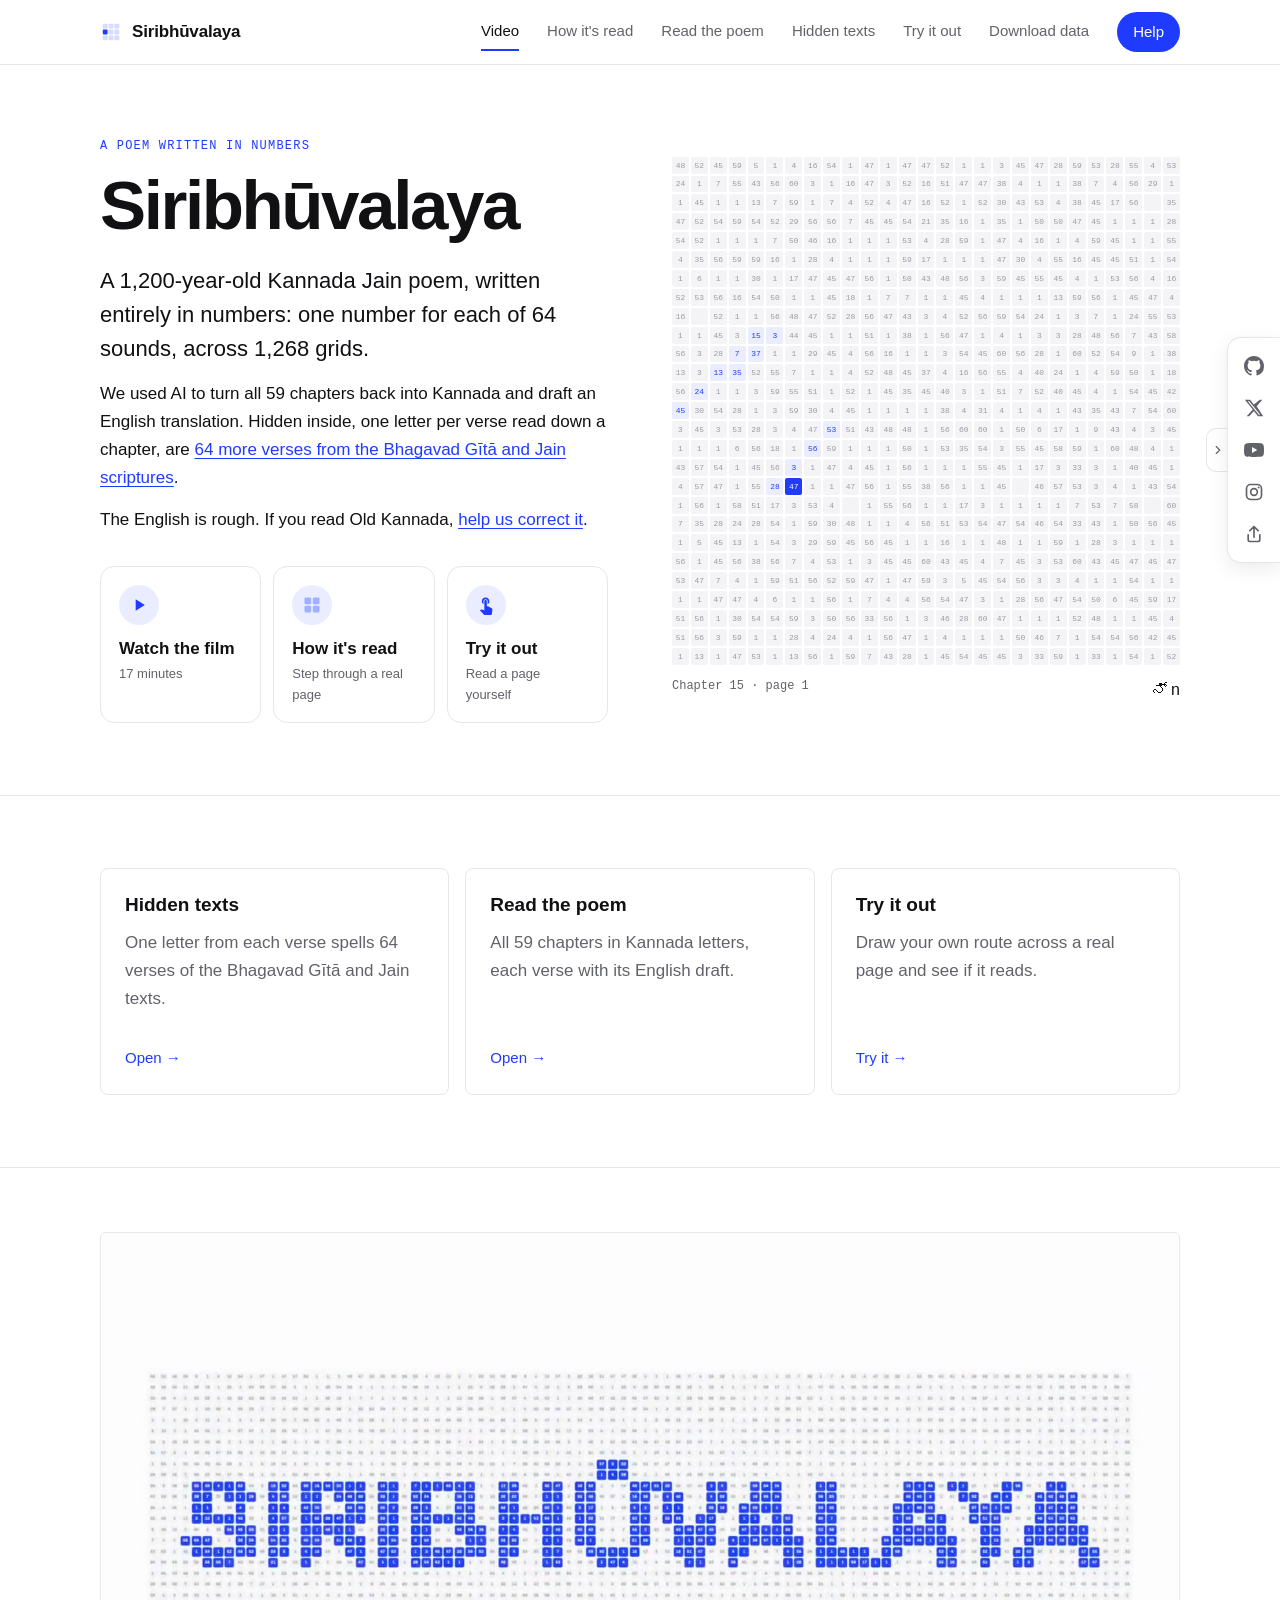
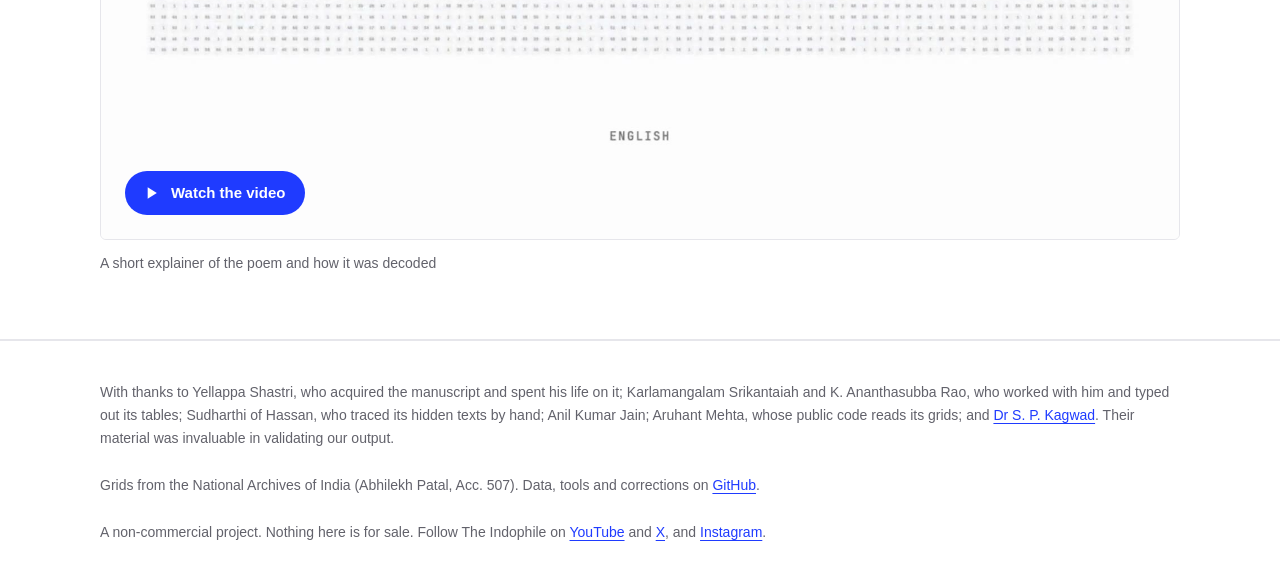
==== commit 9184643a: "Move the social rail to the right edge Co-Authored-By: Claude Opus 5.5 <noreply@anthropic.com>" ====
--- a/site/index.html
+++ b/site/index.html
@@ -16,7 +16,7 @@
 <title>Siribhūvalaya (Siribhoovalaya, ಸಿರಿಭೂವಲಯ): the Jain poem written in numbers</title>
 <link rel="icon" href="favicon.svg" type="image/svg+xml"><link rel="icon" href="favicon.ico" sizes="any"><link rel="apple-touch-icon" href="apple-touch-icon.png">
 <link rel="stylesheet" href="https://fonts.googleapis.com/css2?family=Archivo:wght@400;500;600;700&family=IBM+Plex+Mono:wght@400;500&family=Noto+Sans+Kannada:wght@400;500;600&display=swap">
-<link rel="stylesheet" href="style.css?v=9">
+<link rel="stylesheet" href="style.css?v=11">
 <style>
 .hero{border-bottom:1px solid var(--line)}
 .hero-in{display:grid;grid-template-columns:minmax(0,1fr) minmax(0,1fr);gap:64px;align-items:center;padding-block:72px}
--- a/site/style.css
+++ b/site/style.css
@@ -121,3 +121,11 @@
 .side-rail.hidden .rail-tab svg{transform:rotate(180deg)}
 @media (max-width:700px){.side-rail .social a,.side-rail .share-btn{padding:6px}.side-rail .social svg{width:18px;height:18px}}
 @media (prefers-reduced-motion:reduce){.side-rail,.rail-tab svg{transition:none}}
+/* the follow rail sits on the right */
+.side-rail{left:auto;right:0;flex-direction:row-reverse}
+.side-rail .social{border-left:1px solid var(--line);border-right:0;border-radius:14px 0 0 14px}
+.side-rail .share-menu{left:auto;right:calc(100% + 8px)}
+.rail-tab{margin-left:0;margin-right:-1px;border-left:1px solid var(--line);border-right:0;border-radius:10px 0 0 10px}
+.rail-tab svg{transform:rotate(180deg)}
+.side-rail.hidden{transform:translate(calc(100% - 22px),-50%)}
+.side-rail.hidden .rail-tab svg{transform:none}
